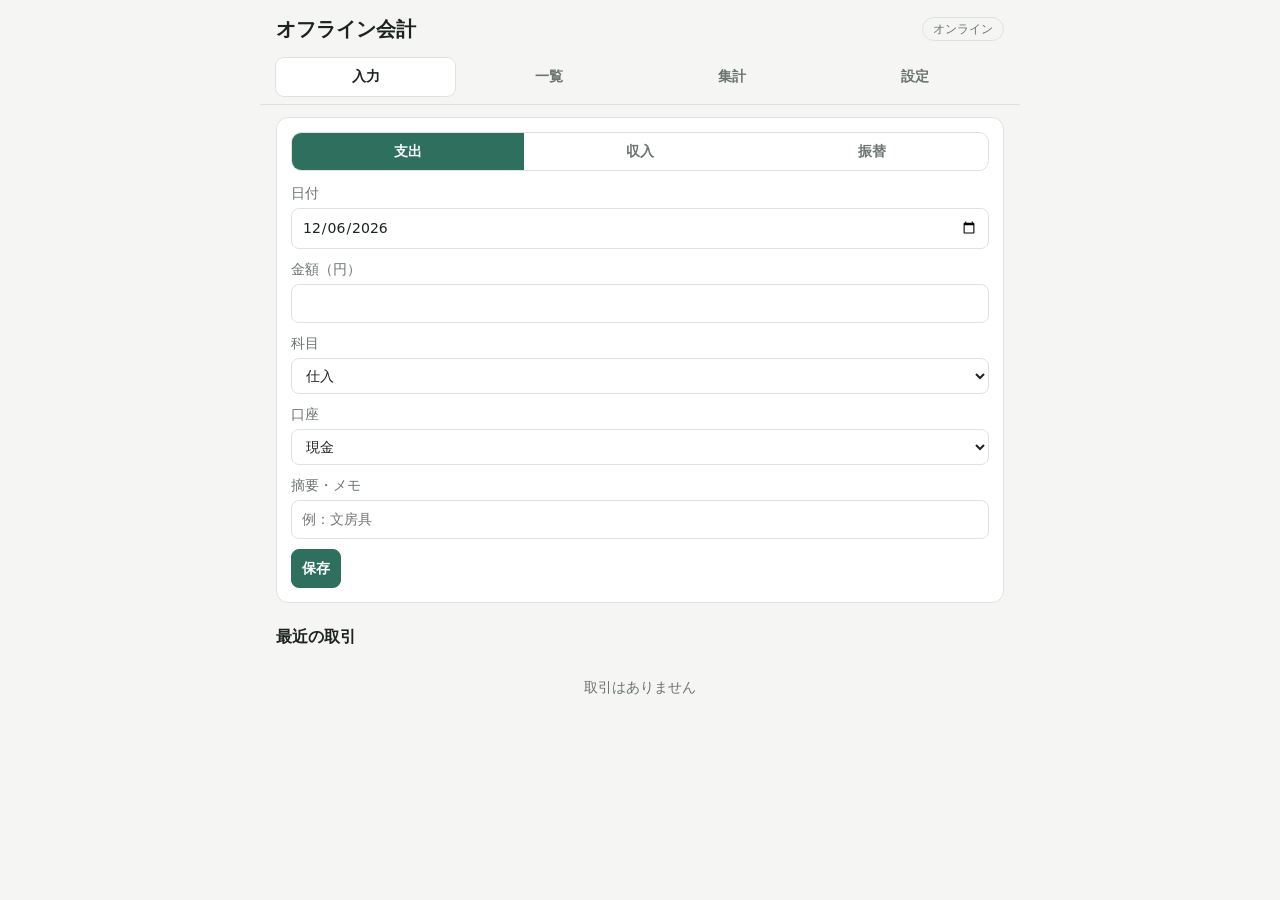
==== index.html @ 69c8716a "オフライン会計アプリを追加（IndexedDB保存・PWA・バックアップ/CSV） Co-Authored-By: Claude Opus 5.5 <noreply@anthropic.com> Cl" ====
<!doctype html>
<html lang="ja">
<head>
<meta charset="utf-8">
<meta name="viewport" content="width=device-width, initial-scale=1">
<title>オフライン会計</title>
<meta name="theme-color" content="#2f6f5e">
<link rel="manifest" href="manifest.webmanifest">
<link rel="icon" href="icon.svg" type="image/svg+xml">
<link rel="stylesheet" href="style.css">
</head>
<body>
<header>
  <h1>オフライン会計</h1>
  <span id="netStatus" class="badge"></span>
</header>

<nav id="tabs">
  <button data-tab="entry" class="active">入力</button>
  <button data-tab="list">一覧</button>
  <button data-tab="report">集計</button>
  <button data-tab="settings">設定</button>
</nav>

<main>
  <!-- 入力 -->
  <section id="tab-entry" class="tab active">
    <form id="entryForm" class="card">
      <input type="hidden" name="id">
      <div class="seg" id="typeSeg">
        <label><input type="radio" name="type" value="expense" checked><span>支出</span></label>
        <label><input type="radio" name="type" value="income"><span>収入</span></label>
        <label><input type="radio" name="type" value="transfer"><span>振替</span></label>
      </div>
      <label>日付<input type="date" name="date" required></label>
      <label>金額（円）<input type="number" name="amount" min="1" step="1" inputmode="numeric" required></label>
      <label class="for-normal">科目<select name="category"></select></label>
      <label><span class="for-normal">口座</span><span class="for-transfer">振替元</span><select name="account"></select></label>
      <label class="for-transfer">振替先<select name="toAccount"></select></label>
      <label>摘要・メモ<input type="text" name="memo" maxlength="200" placeholder="例：文房具"></label>
      <div class="row">
        <button type="submit" class="primary" id="saveBtn">保存</button>
        <button type="button" id="cancelEdit" hidden>編集をやめる</button>
      </div>
    </form>
    <h2>最近の取引</h2>
    <div id="recent"></div>
  </section>

  <!-- 一覧 -->
  <section id="tab-list" class="tab">
    <div class="card filters">
      <label>月<input type="month" id="listMonth"></label>
      <label>種類<select id="listType"><option value="">すべて</option><option value="expense">支出</option><option value="income">収入</option><option value="transfer">振替</option></select></label>
      <label>検索<input type="search" id="listQuery" placeholder="メモ・科目"></label>
    </div>
    <div id="listSummary" class="muted"></div>
    <div id="list"></div>
  </section>

  <!-- 集計 -->
  <section id="tab-report" class="tab">
    <div class="card filters">
      <label>期間
        <select id="reportMode"><option value="month">月</option><option value="year">年</option></select>
      </label>
      <label id="reportMonthWrap">月<input type="month" id="reportMonth"></label>
      <label id="reportYearWrap" hidden>年<input type="number" id="reportYear" min="2000" max="2100"></label>
    </div>
    <div class="stats">
      <div class="stat"><div class="muted">収入</div><div id="sumIncome" class="num inc"></div></div>
      <div class="stat"><div class="muted">支出</div><div id="sumExpense" class="num exp"></div></div>
      <div class="stat"><div class="muted">収支</div><div id="sumNet" class="num"></div></div>
    </div>
    <h2>支出の内訳</h2>
    <div id="byCatExpense" class="card"></div>
    <h2>収入の内訳</h2>
    <div id="byCatIncome" class="card"></div>
    <h2 id="monthlyTitle" hidden>月別推移</h2>
    <div id="monthly" class="card" hidden></div>
    <h2>口座残高（現在）</h2>
    <div id="balances" class="card"></div>
  </section>

  <!-- 設定 -->
  <section id="tab-settings" class="tab">
    <h2>口座</h2>
    <div class="card">
      <div id="accountList"></div>
      <form id="accountForm" class="row">
        <input name="name" placeholder="口座名（例：普通預金）" required>
        <input name="opening" type="number" step="1" placeholder="期首残高" value="0">
        <button type="submit">追加</button>
      </form>
    </div>
    <h2>科目</h2>
    <div class="card">
      <h3>支出</h3><div id="catExpense" class="chips"></div>
      <h3>収入</h3><div id="catIncome" class="chips"></div>
      <form id="catForm" class="row">
        <select name="kind"><option value="expense">支出</option><option value="income">収入</option></select>
        <input name="name" placeholder="科目名" required>
        <button type="submit">追加</button>
      </form>
    </div>
    <h2>データ</h2>
    <div class="card">
      <p class="muted">データはこの端末のブラウザ内（IndexedDB）に保存され、ネットがなくても使えます。端末の故障やブラウザのデータ削除に備えて、定期的にバックアップしてください。</p>
      <p id="storageInfo" class="muted"></p>
      <div class="row wrap">
        <button id="exportJson" class="primary">バックアップ（JSON）</button>
        <button id="exportCsv">CSV書き出し</button>
        <label class="btn">復元（JSON読込）<input type="file" id="importJson" accept="application/json,.json" hidden></label>
      </div>
      <p id="lastBackup" class="muted"></p>
      <div class="row wrap danger-zone">
        <button id="wipe" class="danger">全データ削除</button>
      </div>
    </div>
  </section>
</main>

<div id="toast" role="status" aria-live="polite"></div>
<script src="app.js"></script>
</body>
</html>
---- style.css ----
:root {
  --bg: #f5f6f4;
  --card: #ffffff;
  --text: #1d2321;
  --muted: #6b7470;
  --line: #dfe3e0;
  --accent: #2f6f5e;
  --accent-text: #ffffff;
  --inc: #1f7a4d;
  --exp: #b3402f;
  --tr: #4a5ea8;
  --danger: #b3402f;
}
@media (prefers-color-scheme: dark) {
  :root {
    --bg: #141816;
    --card: #1e2421;
    --text: #e6ebe8;
    --muted: #9aa59f;
    --line: #333b37;
    --accent: #5fb39a;
    --accent-text: #0d1311;
    --inc: #6cc795;
    --exp: #f08a78;
    --tr: #93a6ec;
    --danger: #f08a78;
  }
}
* { box-sizing: border-box; }
[hidden] { display: none !important; }
html, body { margin: 0; background: var(--bg); color: var(--text); }
body {
  font-family: system-ui, -apple-system, "Hiragino Sans", "Noto Sans JP", "Yu Gothic UI", sans-serif;
  font-size: 16px; line-height: 1.5;
  max-width: 760px; margin: 0 auto; padding-bottom: 80px;
}
header { display: flex; align-items: center; justify-content: space-between; padding: 14px 16px 6px; }
h1 { font-size: 1.25rem; margin: 0; }
h2 { font-size: 1rem; margin: 22px 0 8px; }
h3 { font-size: .875rem; margin: 10px 0 6px; color: var(--muted); }
.badge { font-size: .75rem; padding: 2px 10px; border-radius: 99px; border: 1px solid var(--line); color: var(--muted); }
.badge.off { color: var(--exp); border-color: var(--exp); }

nav#tabs { position: sticky; top: 0; z-index: 5; display: flex; gap: 4px; padding: 8px 16px; background: var(--bg); border-bottom: 1px solid var(--line); }
nav#tabs button { flex: 1; border: 0; background: transparent; padding: 8px 0; border-radius: 8px; color: var(--muted); font-weight: 600; }
nav#tabs button.active { background: var(--card); color: var(--text); box-shadow: 0 0 0 1px var(--line); }

main { padding: 0 16px; }
.tab { display: none; }
.tab.active { display: block; }
.card { background: var(--card); border: 1px solid var(--line); border-radius: 12px; padding: 14px; margin-top: 12px; }

label { display: block; font-size: .875rem; color: var(--muted); margin-bottom: 10px; }
input, select, button, .btn {
  font: inherit; color: var(--text); background: var(--card);
  border: 1px solid var(--line); border-radius: 8px; padding: 8px 10px;
}
label > input, label > select { display: block; width: 100%; margin-top: 4px; }
button, .btn { cursor: pointer; display: inline-block; font-size: .9rem; margin: 0; }
button.primary { background: var(--accent); color: var(--accent-text); border-color: var(--accent); font-weight: 600; }
button.danger { color: var(--danger); border-color: var(--danger); }
.row { display: flex; gap: 8px; align-items: center; }
.row > input { flex: 1; min-width: 0; }
.row.wrap { flex-wrap: wrap; }
.danger-zone { margin-top: 16px; padding-top: 12px; border-top: 1px dashed var(--line); }

.seg { display: flex; border: 1px solid var(--line); border-radius: 10px; overflow: hidden; margin-bottom: 12px; }
.seg label { flex: 1; margin: 0; text-align: center; }
.seg input { display: none; }
.seg span { display: block; padding: 8px 0; font-weight: 600; color: var(--muted); }
.seg input:checked + span { background: var(--accent); color: var(--accent-text); }

#entryForm.transfer .for-normal { display: none; }
#entryForm:not(.transfer) .for-transfer { display: none; }

.filters { display: grid; grid-template-columns: repeat(auto-fit, minmax(150px, 1fr)); gap: 8px; }
.filters label { margin: 0; }

.muted { color: var(--muted); font-size: .875rem; }
.num { font-variant-numeric: tabular-nums; }
.inc { color: var(--inc); }
.exp { color: var(--exp); }
.tr { color: var(--tr); }

.tx { display: grid; grid-template-columns: 1fr auto; gap: 2px 10px; padding: 10px 0; border-bottom: 1px solid var(--line); }
.tx:last-child { border-bottom: 0; }
.tx .meta { font-size: .8rem; color: var(--muted); }
.tx .amt { text-align: right; font-weight: 600; font-variant-numeric: tabular-nums; }
.tx .acts { grid-column: 2; text-align: right; }
.tx .acts button { padding: 2px 8px; font-size: .75rem; }
.day { font-size: .8rem; color: var(--muted); margin: 14px 0 0; font-weight: 600; }

.stats { display: grid; grid-template-columns: repeat(3, 1fr); gap: 8px; margin-top: 12px; }
.stat { background: var(--card); border: 1px solid var(--line); border-radius: 12px; padding: 10px; }
.stat .num { font-size: 1.1rem; font-weight: 700; overflow-wrap: anywhere; }

.bar-row { display: grid; grid-template-columns: 7em 1fr auto; gap: 8px; align-items: center; padding: 4px 0; font-size: .875rem; }
.bar-row .name { overflow: hidden; text-overflow: ellipsis; white-space: nowrap; }
.bar { height: 10px; border-radius: 5px; background: var(--line); overflow: hidden; }
.bar > i { display: block; height: 100%; border-radius: 5px; }
.bar.exp > i { background: var(--exp); }
.bar.inc > i { background: var(--inc); }

table { width: 100%; border-collapse: collapse; font-size: .875rem; font-variant-numeric: tabular-nums; }
th, td { padding: 6px 4px; border-bottom: 1px solid var(--line); text-align: right; }
th:first-child, td:first-child { text-align: left; }

.chips { display: flex; flex-wrap: wrap; gap: 6px; }
.chip { display: inline-flex; align-items: center; gap: 4px; padding: 2px 4px 2px 10px; border: 1px solid var(--line); border-radius: 99px; font-size: .85rem; }
.chip button { border: 0; padding: 0 6px; background: transparent; color: var(--muted); }
.acc-row { display: grid; grid-template-columns: 1fr auto auto; gap: 8px; align-items: center; padding: 6px 0; border-bottom: 1px solid var(--line); }
.acc-row button { padding: 2px 8px; font-size: .75rem; }
#accountForm, #catForm { margin-top: 12px; }

#toast { position: fixed; left: 50%; bottom: 20px; transform: translateX(-50%); background: var(--text); color: var(--bg); padding: 8px 16px; border-radius: 8px; font-size: .9rem; opacity: 0; transition: opacity .2s; pointer-events: none; max-width: calc(100% - 32px); }
#toast.show { opacity: 1; }
.empty { color: var(--muted); text-align: center; padding: 20px 0; font-size: .9rem; }
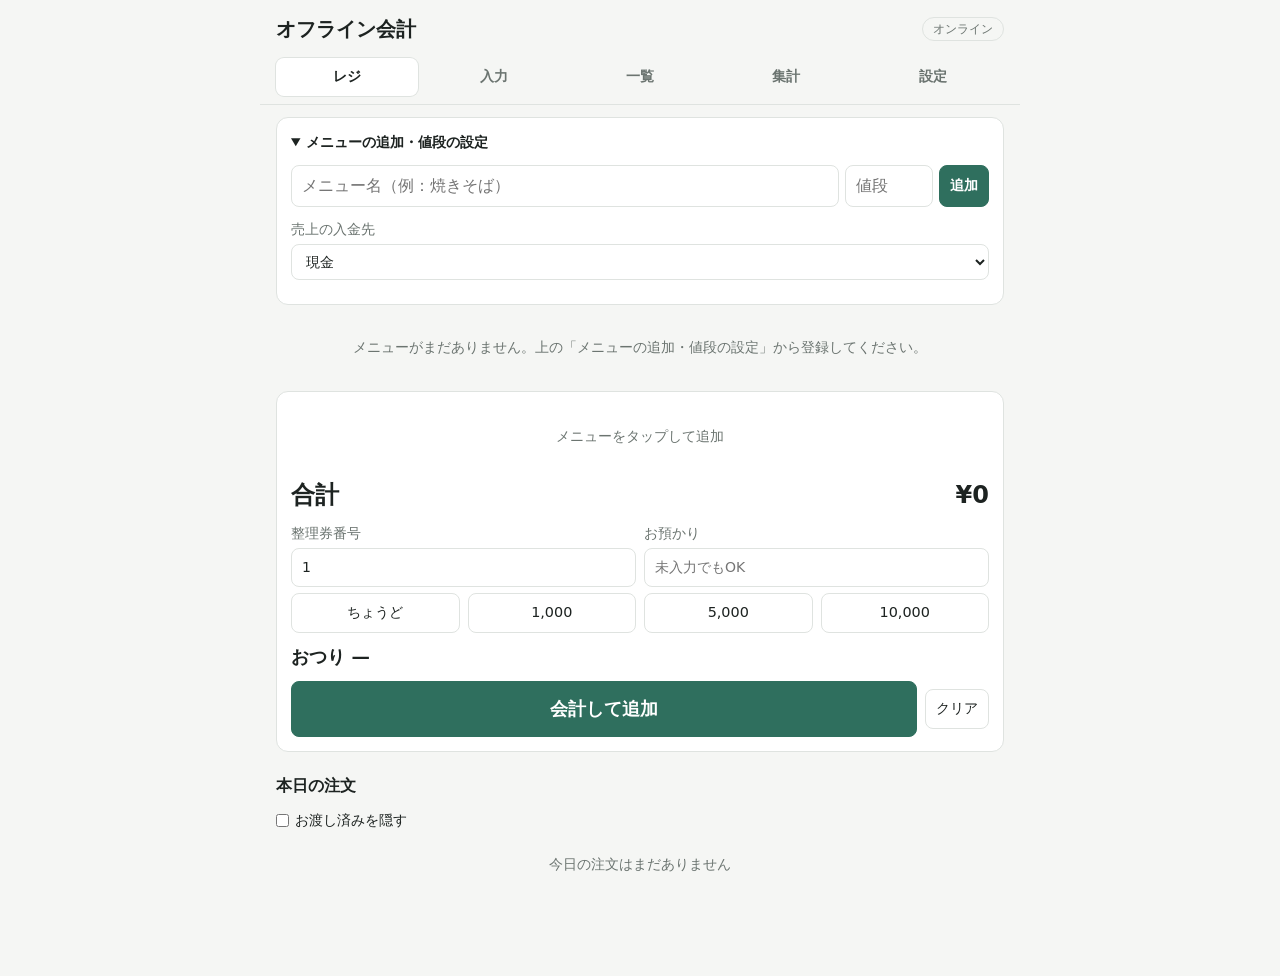
==== commit 43cb227e: "屋台向けレジ画面を追加（メニュー・個数調整・整理券番号・おつり・お渡し管理） Co-Authored-By: Claude Opus 5.5 <noreply@anthropic.com> Claud" ====
--- a/index.html
+++ b/index.html
@@ -12,19 +12,62 @@
 <body>
 <header>
   <h1>オフライン会計</h1>
-  <span id="netStatus" class="badge"></span>
+  <span class="badges"><span id="syncBadge" class="badge" hidden></span><span id="netStatus" class="badge"></span></span>
 </header>
 
 <nav id="tabs">
-  <button data-tab="entry" class="active">入力</button>
+  <button data-tab="pos" class="active">レジ</button>
+  <button data-tab="entry">入力</button>
   <button data-tab="list">一覧</button>
   <button data-tab="report">集計</button>
   <button data-tab="settings">設定</button>
 </nav>
 
 <main>
+  <!-- レジ -->
+  <section id="tab-pos" class="tab active">
+    <details id="menuEdit" class="card">
+      <summary>メニューの追加・値段の設定</summary>
+      <div id="menuList"></div>
+      <form id="menuForm" class="menu-add">
+        <input name="name" placeholder="メニュー名（例：焼きそば）" maxlength="40" required>
+        <input name="price" type="number" min="0" step="1" inputmode="numeric" placeholder="値段" required>
+        <button type="submit" class="primary">追加</button>
+      </form>
+      <label>売上の入金先<select id="posAccount"></select></label>
+    </details>
+
+    <div id="menuGrid" class="menu-grid"></div>
+
+    <div class="card cart">
+      <div id="cartLines"></div>
+      <div class="cart-total"><span>合計</span><span id="cartTotal" class="num">¥0</span></div>
+      <div class="pos-fields">
+        <label>整理券番号<input type="number" id="ticketNo" min="1" step="1" inputmode="numeric" placeholder="なし"></label>
+        <label>お預かり<input type="number" id="paid" min="0" step="1" inputmode="numeric" placeholder="未入力でもOK"></label>
+      </div>
+      <div class="row wrap quick" id="paidQuick">
+        <button type="button" data-paid="exact">ちょうど</button>
+        <button type="button" data-paid="1000">1,000</button>
+        <button type="button" data-paid="5000">5,000</button>
+        <button type="button" data-paid="10000">10,000</button>
+      </div>
+      <div class="change">おつり <span id="change" class="num">—</span></div>
+      <div class="row">
+        <button type="button" id="checkout" class="primary big">会計して追加</button>
+        <button type="button" id="clearCart">クリア</button>
+      </div>
+    </div>
+
+    <div id="lastOrder" class="card done" hidden></div>
+
+    <h2>本日の注文 <span id="todayStats" class="muted"></span></h2>
+    <label class="inline"><input type="checkbox" id="hideServed"> お渡し済みを隠す</label>
+    <div id="orders"></div>
+  </section>
+
   <!-- 入力 -->
-  <section id="tab-entry" class="tab active">
+  <section id="tab-entry" class="tab">
     <form id="entryForm" class="card">
       <input type="hidden" name="id">
       <div class="seg" id="typeSeg">
@@ -74,6 +117,8 @@
     </div>
     <h2>支出の内訳</h2>
     <div id="byCatExpense" class="card"></div>
+    <h2>メニュー別売上</h2>
+    <div id="byMenu" class="card"></div>
     <h2>収入の内訳</h2>
     <div id="byCatIncome" class="card"></div>
     <h2 id="monthlyTitle" hidden>月別推移</h2>
@@ -103,6 +148,30 @@
         <button type="submit">追加</button>
       </form>
     </div>
+    <h2>同期（Googleドライブ）</h2>
+    <div class="card">
+      <p class="muted">複数の端末で同じ帳簿を使うための機能です。オフラインの間はそれぞれの端末に保存され、ネットにつながったときに自動でまとめられます。データはあなたのGoogleドライブの、このアプリ専用の非表示フォルダに保存されます。</p>
+      <div id="syncStatus" class="sync-status"></div>
+      <div class="row wrap">
+        <button id="syncNow" class="primary">今すぐ同期</button>
+        <button id="syncUnlink">連携を解除</button>
+      </div>
+      <details id="syncSetup">
+        <summary>初回設定（Google クライアントID）</summary>
+        <ol class="muted small">
+          <li>このアプリを HTTPS で公開する（例：GitHub Pages）。<code>index.html</code> を直接開いた状態では同期できません。</li>
+          <li><a href="https://console.cloud.google.com/" target="_blank" rel="noopener">Google Cloud Console</a> でプロジェクトを作り、「Google Drive API」を有効にする。</li>
+          <li>「OAuth 同意画面」を設定し、テストユーザーに自分のGoogleアカウントを追加する。</li>
+          <li>「認証情報」→「OAuth クライアントID」→種類「ウェブアプリケーション」。「承認済みの JavaScript 生成元」に公開したURL（例：<code>https://ユーザー名.github.io</code>）を登録する。</li>
+          <li>表示されたクライアントIDを下に貼り付けて保存。各端末で1回ずつ設定します。</li>
+        </ol>
+        <form id="clientIdForm" class="row">
+          <input name="clientId" placeholder="xxxxx.apps.googleusercontent.com" autocomplete="off">
+          <button type="submit">保存</button>
+        </form>
+      </details>
+    </div>
+
     <h2>データ</h2>
     <div class="card">
       <p class="muted">データはこの端末のブラウザ内（IndexedDB）に保存され、ネットがなくても使えます。端末の故障やブラウザのデータ削除に備えて、定期的にバックアップしてください。</p>
@@ -110,8 +179,13 @@
       <div class="row wrap">
         <button id="exportJson" class="primary">バックアップ（JSON）</button>
         <button id="exportCsv">CSV書き出し</button>
-        <label class="btn">復元（JSON読込）<input type="file" id="importJson" accept="application/json,.json" hidden></label>
-      </div>
+      </div>
+      <h3>JSONファイルを読み込む</h3>
+      <div class="row wrap">
+        <label class="btn">合体して取り込む<input type="file" id="mergeJson" accept="application/json,.json" hidden></label>
+        <label class="btn">置き換えて復元<input type="file" id="importJson" accept="application/json,.json" hidden></label>
+      </div>
+      <p class="muted small">「合体」はこの端末のデータを残したまま、ファイル側の入力を追加・更新します。Googleを使わずに、別の端末のデータを手作業でまとめたいときに使います。</p>
       <p id="lastBackup" class="muted"></p>
       <div class="row wrap danger-zone">
         <button id="wipe" class="danger">全データ削除</button>
--- a/style.css
+++ b/style.css
@@ -115,3 +115,70 @@
 #toast { position: fixed; left: 50%; bottom: 20px; transform: translateX(-50%); background: var(--text); color: var(--bg); padding: 8px 16px; border-radius: 8px; font-size: .9rem; opacity: 0; transition: opacity .2s; pointer-events: none; max-width: calc(100% - 32px); }
 #toast.show { opacity: 1; }
 .empty { color: var(--muted); text-align: center; padding: 20px 0; font-size: .9rem; }
+.badges { display: flex; gap: 6px; }
+.badge.warn { color: var(--exp); border-color: var(--exp); }
+.badge.ok { color: var(--inc); border-color: var(--inc); }
+.small { font-size: .8rem; }
+.sync-status { margin: 10px 0; font-size: .9rem; }
+details { margin-top: 14px; }
+summary { cursor: pointer; font-size: .9rem; font-weight: 600; }
+ol.small { padding-left: 1.3em; }
+ol.small li { margin-bottom: 4px; }
+code { font-size: .8rem; background: var(--bg); padding: 1px 4px; border-radius: 4px; overflow-wrap: anywhere; }
+a { color: var(--accent); }
+
+/* ---------- レジ ---------- */
+label.inline { display: inline-flex; align-items: center; gap: 6px; margin: 4px 0 0; color: var(--text); }
+label.inline > input { display: inline; width: auto; margin: 0; }
+.menu-grid { display: grid; grid-template-columns: repeat(auto-fill, minmax(130px, 1fr)); gap: 8px; margin-top: 12px; }
+.menu-btn {
+  position: relative; min-height: 78px; display: flex; flex-direction: column; align-items: flex-start; justify-content: space-between;
+  text-align: left; padding: 10px 12px; border-radius: 12px; font-size: 1rem; font-weight: 700;
+  touch-action: manipulation; user-select: none; -webkit-user-select: none;
+}
+.menu-btn:active:not(:disabled) { transform: scale(.97); background: var(--bg); }
+.menu-btn:disabled { opacity: .45; cursor: not-allowed; }
+.menu-btn .mname { overflow-wrap: anywhere; }
+.menu-btn .mprice { color: var(--muted); font-weight: 500; font-variant-numeric: tabular-nums; font-size: .9rem; }
+.menu-btn .mcount {
+  position: absolute; top: -7px; right: -7px; min-width: 26px; height: 26px; padding: 0 7px; border-radius: 13px;
+  background: var(--accent); color: var(--accent-text); font-size: .85rem; line-height: 26px; text-align: center;
+}
+.menu-grid .empty { grid-column: 1 / -1; }
+.cart-line { display: grid; grid-template-columns: 1fr auto; gap: 4px 8px; align-items: center; padding: 8px 0; border-bottom: 1px solid var(--line); }
+.cart-line .lname { font-weight: 600; overflow-wrap: anywhere; }
+.cart-line .lsub { text-align: right; font-variant-numeric: tabular-nums; font-weight: 600; }
+.cart-line .lunit { font-size: .8rem; color: var(--muted); }
+.stepper { display: flex; align-items: center; gap: 4px; }
+.stepper button { width: 42px; height: 42px; padding: 0; font-size: 1.3rem; line-height: 1; touch-action: manipulation; }
+.stepper input { width: 60px; height: 42px; text-align: center; font-size: 1.05rem; padding: 4px; }
+.stepper .rm { width: auto; padding: 0 10px; font-size: .8rem; color: var(--muted); margin-left: 4px; }
+.cart-total { display: flex; justify-content: space-between; align-items: baseline; font-size: 1.5rem; font-weight: 800; padding: 10px 0 4px; }
+.pos-fields { display: grid; grid-template-columns: 1fr 1fr; gap: 8px; margin-top: 6px; }
+.pos-fields label { margin-bottom: 6px; }
+.quick button { flex: 1; padding: 8px 0; }
+.change { font-size: 1.15rem; margin: 10px 0; font-weight: 600; }
+button.big { flex: 1; padding: 14px; font-size: 1.1rem; }
+.done { text-align: center; border-color: var(--accent); }
+.done .big-ticket { font-size: 2.6rem; font-weight: 800; color: var(--accent); line-height: 1.2; }
+.order { display: grid; grid-template-columns: 58px 1fr auto; gap: 10px; align-items: center; padding: 10px 0; border-bottom: 1px solid var(--line); }
+.order:last-child { border-bottom: 0; }
+.order .ticket { font-size: 1.5rem; font-weight: 800; text-align: center; border: 2px solid var(--accent); color: var(--accent); border-radius: 10px; padding: 2px 0; font-variant-numeric: tabular-nums; }
+.order .ticket.none { font-size: .9rem; border-style: dashed; padding: 8px 0; }
+.order .oitems { overflow-wrap: anywhere; }
+.order .oacts { display: flex; flex-direction: column; gap: 4px; }
+.order .oacts button { padding: 6px 10px; font-size: .85rem; }
+.order.served { opacity: .5; }
+.order.served .ticket { border-color: var(--line); color: var(--muted); }
+.menu-row { display: grid; grid-template-columns: 1fr 88px auto auto; gap: 6px; align-items: center; padding: 6px 0; border-bottom: 1px solid var(--line); }
+.menu-row input[type=text], .menu-row input[type=number] { min-width: 0; width: 100%; }
+.menu-row button { padding: 6px 8px; font-size: .8rem; }
+.menu-add { display: grid; grid-template-columns: 1fr 88px auto; gap: 6px; margin: 12px 0; }
+.menu-add input { min-width: 0; }
+#menuEdit[open] summary { margin-bottom: 8px; }
+@media (max-width: 420px) {
+  nav#tabs { padding: 8px 8px; gap: 2px; }
+  nav#tabs button { font-size: .85rem; }
+  .menu-row { grid-template-columns: 1fr 72px auto; }
+  .menu-row .del { grid-column: 3; }
+}
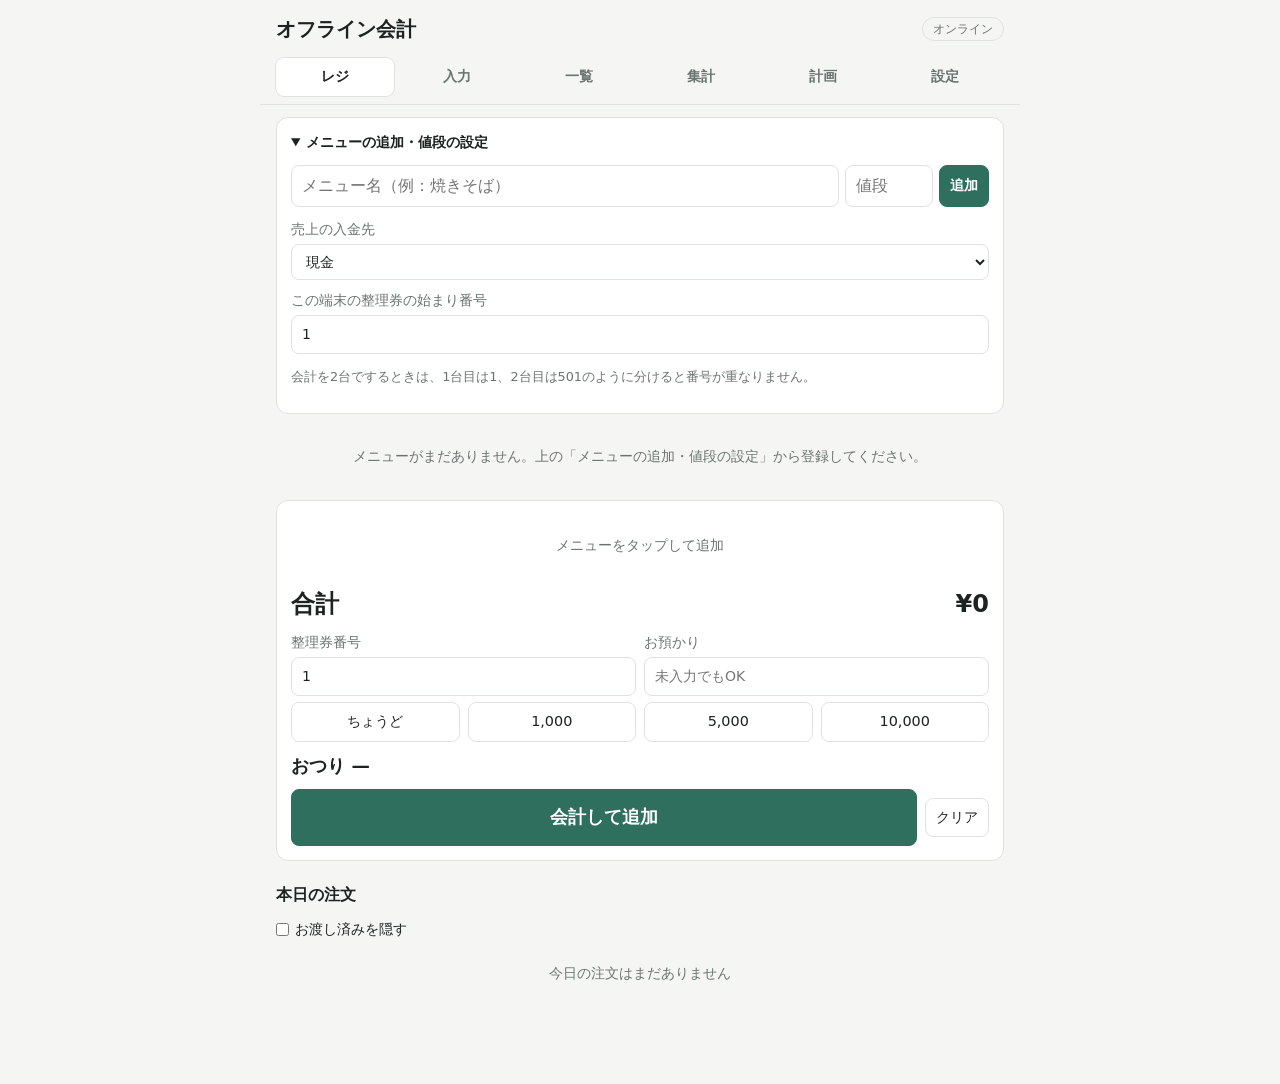
==== commit 8bf1ea5c: "計画タブを追加（原価率・予定と実績・打ち上げ目標）、端末ごとの整理券番号 Co-Authored-By: Claude Opus 5.5 <noreply@anthropic.com> Claude-" ====
--- a/index.html
+++ b/index.html
@@ -20,6 +20,7 @@
   <button data-tab="entry">入力</button>
   <button data-tab="list">一覧</button>
   <button data-tab="report">集計</button>
+  <button data-tab="plan">計画</button>
   <button data-tab="settings">設定</button>
 </nav>
 
@@ -35,6 +36,8 @@
         <button type="submit" class="primary">追加</button>
       </form>
       <label>売上の入金先<select id="posAccount"></select></label>
+      <label>この端末の整理券の始まり番号<input type="number" id="ticketStart" min="1" step="1" inputmode="numeric"></label>
+      <p class="muted small">会計を2台でするときは、1台目は1、2台目は501のように分けると番号が重なりません。</p>
     </details>
 
     <div id="menuGrid" class="menu-grid"></div>
@@ -125,6 +128,50 @@
     <div id="monthly" class="card" hidden></div>
     <h2>口座残高（現在）</h2>
     <div id="balances" class="card"></div>
+  </section>
+
+  <!-- 計画 -->
+  <section id="tab-plan" class="tab">
+    <div class="card">
+      <h3>イベント</h3>
+      <label>名前<input id="evName" maxlength="40" placeholder="例：駒場祭"></label>
+      <div class="pos-fields">
+        <label>初日<input type="date" id="evStart"></label>
+        <label>最終日<input type="date" id="evEnd"></label>
+      </div>
+      <p class="muted small">この期間にレジで売れた分を「売れた数」として数えます。</p>
+    </div>
+
+    <div class="card goal">
+      <h3>打ち上げ目標</h3>
+      <div class="goal-inputs">
+        <label>人数<input type="number" id="partyPeople" min="0" step="1" inputmode="numeric"></label>
+        <span class="times">×</span>
+        <label>1人あたり（円）<input type="number" id="partyPer" min="0" step="100" inputmode="numeric"></label>
+      </div>
+      <div id="goalView"></div>
+    </div>
+
+    <h2>メニューごとの計画</h2>
+    <p class="muted small">メニューはレジ画面の「メニューの追加・値段の設定」で追加します。まだ決まっていなくても、仮のメニューを入れて試算できます。</p>
+    <div id="planMenus"></div>
+
+    <h2>その他の費用</h2>
+    <div class="card">
+      <p class="muted small">出店料・ガス代・看板・食器など、売れた数に関係なくかかるお金。</p>
+      <div id="costList"></div>
+      <form id="costForm" class="menu-add">
+        <input name="name" placeholder="例：出店料" maxlength="40" required>
+        <input name="amount" type="number" min="0" step="1" inputmode="numeric" placeholder="金額" required>
+        <button type="submit" class="primary">追加</button>
+      </form>
+    </div>
+
+    <h2>予定と実績</h2>
+    <div id="planSummary" class="card"></div>
+
+    <h2>日ごとの売れた数</h2>
+    <div id="planDaily" class="card"></div>
   </section>
 
   <!-- 設定 -->
--- a/style.css
+++ b/style.css
@@ -182,3 +182,28 @@
   .menu-row { grid-template-columns: 1fr 72px auto; }
   .menu-row .del { grid-column: 3; }
 }
+
+/* ---------- 計画 ---------- */
+.goal-inputs { display: grid; grid-template-columns: 1fr auto 1fr; gap: 8px; align-items: end; }
+.goal-inputs label { margin-bottom: 0; }
+.goal-inputs .times { padding-bottom: 10px; color: var(--muted); }
+.goal-head { display: flex; justify-content: space-between; align-items: baseline; flex-wrap: wrap; gap: 4px 12px; margin-top: 12px; }
+.goal-head .big { font-size: 1.5rem; font-weight: 800; font-variant-numeric: tabular-nums; }
+.progress { height: 14px; border-radius: 7px; background: var(--line); overflow: hidden; margin: 8px 0; }
+.progress > i { display: block; height: 100%; background: var(--accent); border-radius: 7px; }
+.progress.small { height: 8px; margin: 6px 0 2px; }
+.goal-msg { font-weight: 600; margin: 6px 0; }
+.chips.need { margin-top: 6px; }
+.chips.need .chip { padding: 2px 10px; }
+.plan-item .pi-head { display: flex; justify-content: space-between; align-items: baseline; gap: 8px; }
+.plan-item .pi-head b { font-size: 1.05rem; overflow-wrap: anywhere; }
+.plan-item .pi-inputs { display: grid; grid-template-columns: 1fr 1fr; gap: 8px; margin-top: 8px; }
+.plan-item .pi-inputs label { margin-bottom: 0; }
+.plan-item .pi-stats { font-size: .875rem; margin-top: 8px; font-variant-numeric: tabular-nums; }
+.plan-item .pi-stats .row2 { display: flex; flex-wrap: wrap; gap: 2px 14px; }
+button.link { border: 0; background: none; padding: 4px 0; color: var(--accent); font-size: .8rem; text-decoration: underline; }
+.warn-text { color: var(--exp); }
+.scroll-x { overflow-x: auto; }
+.cost-row { display: grid; grid-template-columns: 1fr auto auto; gap: 8px; align-items: center; padding: 6px 0; border-bottom: 1px solid var(--line); }
+.cost-row button { padding: 2px 8px; font-size: .75rem; }
+#planDaily th:first-child, #planDaily td:first-child { white-space: nowrap; }
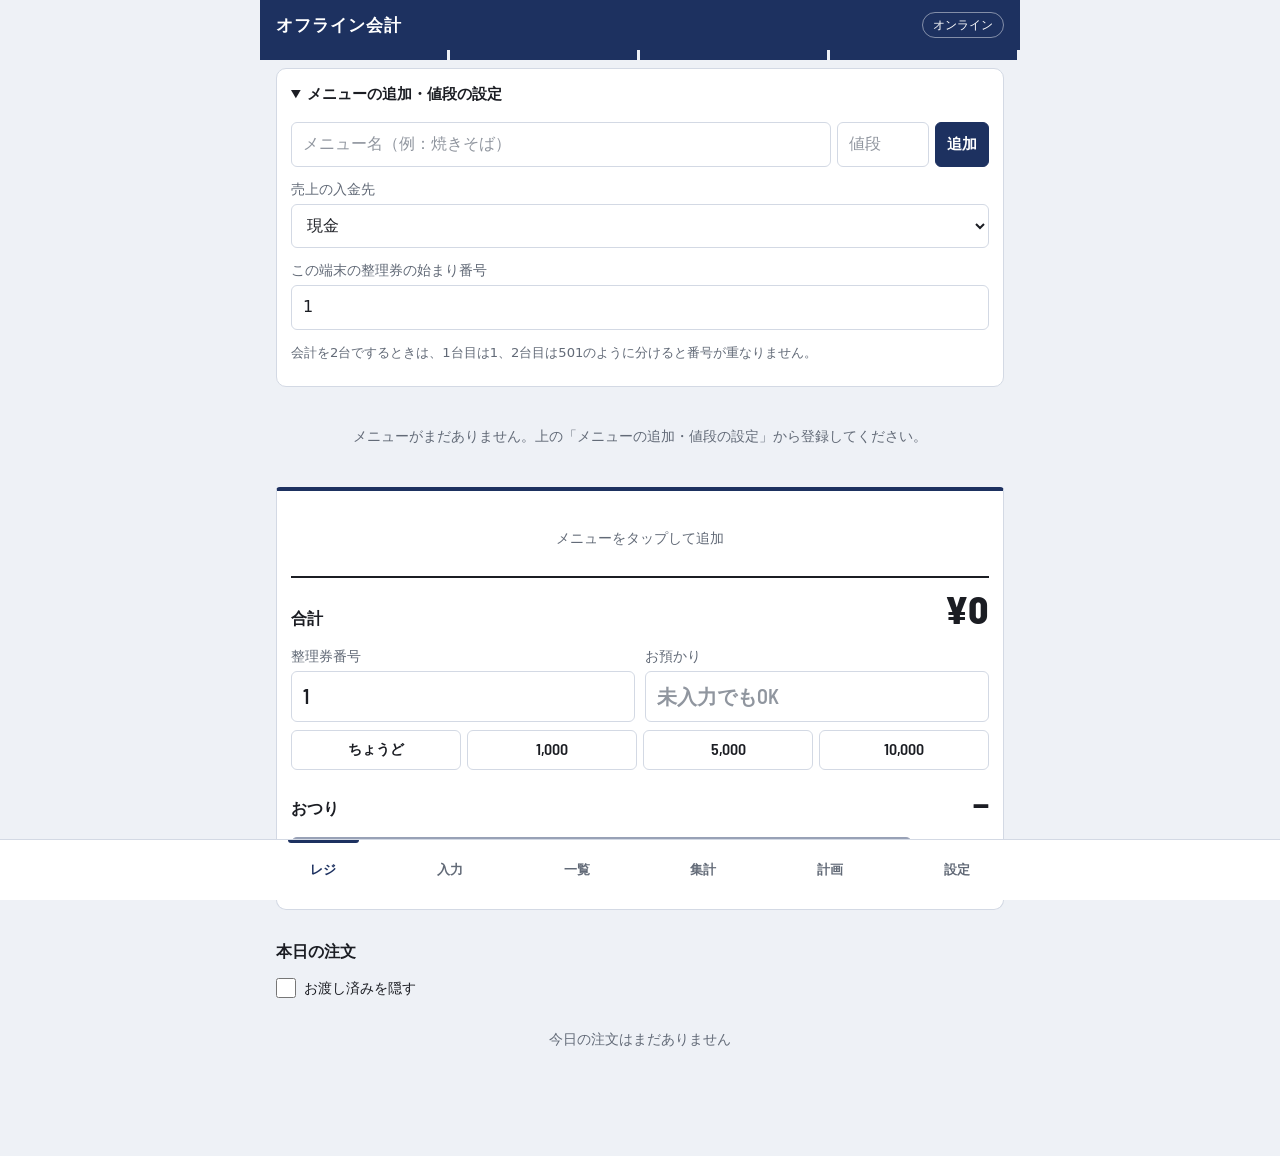
==== commit 62fa28dd: "デザインを刷新（藍ののれん・木札のメニュー・紙の整理券、数字用フォント同梱、タブを下に） Co-Authored-By: Claude Opus 5.5 <noreply@anthropic.com>" ====
--- a/index.html
+++ b/index.html
@@ -4,7 +4,7 @@
 <meta charset="utf-8">
 <meta name="viewport" content="width=device-width, initial-scale=1">
 <title>オフライン会計</title>
-<meta name="theme-color" content="#2f6f5e">
+<meta name="theme-color" content="#1D3160">
 <link rel="manifest" href="manifest.webmanifest">
 <link rel="icon" href="icon.svg" type="image/svg+xml">
 <link rel="stylesheet" href="style.css">
@@ -62,7 +62,7 @@
       </div>
     </div>
 
-    <div id="lastOrder" class="card done" hidden></div>
+    <div id="lastOrder" class="done" hidden></div>
 
     <h2>本日の注文 <span id="todayStats" class="muted"></span></h2>
     <label class="inline"><input type="checkbox" id="hideServed"> お渡し済みを隠す</label>
--- a/style.css
+++ b/style.css
@@ -1,209 +1,328 @@
+/* オフライン会計 — 学園祭の屋台のためのデザイン
+   モチーフ：藍ののれん（ヘッダー）、木札の値札（メニュー）、紙の整理券（いちばん目立たせるもの）
+   数字は幅の狭い太めの書体で、値札や整理券の印字のように大きく読みやすく */
+
+@font-face { font-family: "Fuda"; src: url("fonts/barlow-sc-600.woff2") format("woff2"); font-weight: 600; font-display: swap; }
+@font-face { font-family: "Fuda"; src: url("fonts/barlow-sc-800.woff2") format("woff2"); font-weight: 800; font-display: swap; }
+
 :root {
-  --bg: #f5f6f4;
-  --card: #ffffff;
-  --text: #1d2321;
-  --muted: #6b7470;
-  --line: #dfe3e0;
-  --accent: #2f6f5e;
-  --accent-text: #ffffff;
-  --inc: #1f7a4d;
-  --exp: #b3402f;
-  --tr: #4a5ea8;
-  --danger: #b3402f;
+  --band: #1D3160;      /* 藍：のれん・主ボタン */
+  --on-band: #FFFFFF;
+  --accent: #1D3160;    /* 藍：文字のアクセント */
+  --bg: #EEF1F6;        /* 背景：青みの白 */
+  --paper: #FFFFFF;
+  --sumi: #1B1D23;      /* 文字 */
+  --nezumi: #626A77;    /* 補足の文字 */
+  --line: #D3D9E4;
+  --soft: #E3E8F2;
+  --yamabuki: #F4B400;  /* 個数・目標・フォーカス */
+  --shu: #C4352B;       /* 整理券番号・注意 */
+  --wakatake: #1E7B4F;  /* 収入 */
+  --tr: #3D5BA9;        /* 振替 */
+  --ticket-paper: #FFF1C2;
+  --ticket-ink: #1B1D23;
+  --ticket-no: #C4352B;
+  --num: "Fuda", system-ui, -apple-system, "Hiragino Sans", "Noto Sans JP", sans-serif;
+  --text: system-ui, -apple-system, "Hiragino Sans", "Hiragino Kaku Gothic ProN", "Noto Sans JP", "Yu Gothic UI", "Meiryo", sans-serif;
+  --nav-h: 60px;
+  color-scheme: light;
 }
 @media (prefers-color-scheme: dark) {
   :root {
-    --bg: #141816;
-    --card: #1e2421;
-    --text: #e6ebe8;
-    --muted: #9aa59f;
-    --line: #333b37;
-    --accent: #5fb39a;
-    --accent-text: #0d1311;
-    --inc: #6cc795;
-    --exp: #f08a78;
-    --tr: #93a6ec;
-    --danger: #f08a78;
+    --band: #22396F;
+    --accent: #A9BCEB;
+    --bg: #0F1320;
+    --paper: #182030;
+    --sumi: #E8ECF3;
+    --nezumi: #9AA3B2;
+    --line: #2C3549;
+    --soft: #1F2A44;
+    --shu: #F07A6E;
+    --wakatake: #6CC795;
+    --tr: #9DB2E8;
+    color-scheme: dark;
   }
 }
+
 * { box-sizing: border-box; }
 [hidden] { display: none !important; }
-html, body { margin: 0; background: var(--bg); color: var(--text); }
+html { -webkit-text-size-adjust: 100%; }
+html, body { margin: 0; background: var(--bg); color: var(--sumi); }
 body {
-  font-family: system-ui, -apple-system, "Hiragino Sans", "Noto Sans JP", "Yu Gothic UI", sans-serif;
-  font-size: 16px; line-height: 1.5;
-  max-width: 760px; margin: 0 auto; padding-bottom: 80px;
-}
-header { display: flex; align-items: center; justify-content: space-between; padding: 14px 16px 6px; }
-h1 { font-size: 1.25rem; margin: 0; }
-h2 { font-size: 1rem; margin: 22px 0 8px; }
-h3 { font-size: .875rem; margin: 10px 0 6px; color: var(--muted); }
-.badge { font-size: .75rem; padding: 2px 10px; border-radius: 99px; border: 1px solid var(--line); color: var(--muted); }
-.badge.off { color: var(--exp); border-color: var(--exp); }
-
-nav#tabs { position: sticky; top: 0; z-index: 5; display: flex; gap: 4px; padding: 8px 16px; background: var(--bg); border-bottom: 1px solid var(--line); }
-nav#tabs button { flex: 1; border: 0; background: transparent; padding: 8px 0; border-radius: 8px; color: var(--muted); font-weight: 600; }
-nav#tabs button.active { background: var(--card); color: var(--text); box-shadow: 0 0 0 1px var(--line); }
+  font-family: var(--text); font-size: 16px; line-height: 1.55;
+  max-width: 760px; margin: 0 auto;
+  padding-bottom: calc(var(--nav-h) + 24px + env(safe-area-inset-bottom));
+}
+
+/* ---------- のれん（ヘッダー） ---------- */
+header {
+  position: relative; background: var(--band); color: var(--on-band);
+  display: flex; align-items: center; justify-content: space-between; gap: 8px;
+  padding: calc(12px + env(safe-area-inset-top)) 16px 12px;
+  margin-bottom: 18px;
+}
+/* のれんの切れ目 */
+header::after {
+  content: ""; position: absolute; left: 0; right: 0; bottom: -10px; height: 10px;
+  background: repeating-linear-gradient(90deg, var(--band) 0 calc(25% - 3px), transparent calc(25% - 3px) 25%);
+}
+h1 { font-size: 1.05rem; margin: 0; letter-spacing: .06em; font-weight: 700; }
+.badges { display: flex; gap: 6px; flex-wrap: wrap; justify-content: flex-end; }
+.badge { font-size: .75rem; line-height: 1; padding: 6px 10px; border-radius: 999px; border: 1px solid rgba(255, 255, 255, .45); color: var(--on-band); white-space: nowrap; }
+.badge.off { background: var(--yamabuki); border-color: var(--yamabuki); color: #1B1D23; font-weight: 700; }
+.badge.warn { background: #C4352B; border-color: #C4352B; color: #fff; font-weight: 700; }
+.badge.ok { border-color: rgba(255, 255, 255, .45); }
+
+/* ---------- 下のタブ（親指で押せる位置） ---------- */
+nav#tabs {
+  position: fixed; left: 0; right: 0; bottom: 0; z-index: 20;
+  display: flex; background: var(--paper); border-top: 1px solid var(--line);
+  padding: 0 max(4px, calc((100vw - 760px) / 2)) env(safe-area-inset-bottom);
+}
+nav#tabs button {
+  flex: 1; height: var(--nav-h); border: 0; border-radius: 0; background: none; padding: 0;
+  color: var(--nezumi); font-size: .82rem; font-weight: 700; position: relative;
+}
+nav#tabs button.active { color: var(--accent); }
+nav#tabs button.active::before {
+  content: ""; position: absolute; top: 0; left: 22%; right: 22%; height: 3px; background: var(--accent); border-radius: 0 0 3px 3px;
+}
 
 main { padding: 0 16px; }
 .tab { display: none; }
 .tab.active { display: block; }
-.card { background: var(--card); border: 1px solid var(--line); border-radius: 12px; padding: 14px; margin-top: 12px; }
-
-label { display: block; font-size: .875rem; color: var(--muted); margin-bottom: 10px; }
+h2 { font-size: 1rem; font-weight: 700; margin: 30px 0 10px; display: flex; flex-wrap: wrap; align-items: baseline; gap: 4px 10px; }
+h3 { font-size: .85rem; font-weight: 700; margin: 4px 0 8px; color: var(--nezumi); }
+.card { background: var(--paper); border: 1px solid var(--line); border-radius: 10px; padding: 14px; margin-top: 12px; }
+.tab > .card:first-child, .tab > details:first-child { margin-top: 6px; }
+
+/* ---------- 入力部品 ---------- */
+label { display: block; font-size: .85rem; color: var(--nezumi); margin-bottom: 12px; }
 input, select, button, .btn {
-  font: inherit; color: var(--text); background: var(--card);
-  border: 1px solid var(--line); border-radius: 8px; padding: 8px 10px;
-}
-label > input, label > select { display: block; width: 100%; margin-top: 4px; }
-button, .btn { cursor: pointer; display: inline-block; font-size: .9rem; margin: 0; }
-button.primary { background: var(--accent); color: var(--accent-text); border-color: var(--accent); font-weight: 600; }
-button.danger { color: var(--danger); border-color: var(--danger); }
+  font: inherit; font-size: 16px; color: var(--sumi); background: var(--paper);
+  border: 1px solid var(--line); border-radius: 6px; padding: 9px 11px; min-height: 44px;
+}
+input::placeholder { color: var(--nezumi); opacity: .7; }
+label > input, label > select { display: block; width: 100%; min-width: 0; max-width: 100%; margin-top: 4px; }
+button, .menu-btn, nav#tabs button { -webkit-tap-highlight-color: transparent; }
+button, .btn { cursor: pointer; display: inline-flex; align-items: center; justify-content: center; font-size: .92rem; font-weight: 600; margin: 0; }
+button:disabled { opacity: .45; cursor: not-allowed; }
+:focus-visible { outline: 3px solid var(--yamabuki); outline-offset: 1px; }
+input:focus, select:focus { outline: 3px solid var(--yamabuki); outline-offset: 0; border-color: transparent; }
+button.primary { background: var(--band); color: var(--on-band); border-color: var(--band); }
+button.danger { color: var(--shu); border-color: var(--shu); background: transparent; }
+button.big { flex: 1; min-height: 58px; font-size: 1.15rem; font-weight: 700; letter-spacing: .04em; }
+button.link { border: 0; background: none; min-height: 0; padding: 6px 0; color: var(--accent); font-size: .85rem; text-decoration: underline; text-underline-offset: 3px; }
 .row { display: flex; gap: 8px; align-items: center; }
 .row > input { flex: 1; min-width: 0; }
 .row.wrap { flex-wrap: wrap; }
-.danger-zone { margin-top: 16px; padding-top: 12px; border-top: 1px dashed var(--line); }
-
-.seg { display: flex; border: 1px solid var(--line); border-radius: 10px; overflow: hidden; margin-bottom: 12px; }
+.danger-zone { margin-top: 18px; padding-top: 14px; border-top: 1px dashed var(--line); }
+label.inline { display: inline-flex; align-items: center; gap: 8px; margin: 2px 0 0; color: var(--sumi); font-size: .9rem; }
+label.inline > input { display: inline; width: 20px; height: 20px; min-height: 0; margin: 0; accent-color: var(--band); }
+
+.seg { display: flex; background: var(--soft); border-radius: 8px; padding: 3px; margin-bottom: 14px; }
 .seg label { flex: 1; margin: 0; text-align: center; }
 .seg input { display: none; }
-.seg span { display: block; padding: 8px 0; font-weight: 600; color: var(--muted); }
-.seg input:checked + span { background: var(--accent); color: var(--accent-text); }
-
+.seg span { display: block; padding: 8px 0; font-weight: 700; color: var(--nezumi); border-radius: 6px; }
+.seg input:checked + span { background: var(--band); color: var(--on-band); }
 #entryForm.transfer .for-normal { display: none; }
 #entryForm:not(.transfer) .for-transfer { display: none; }
 
 .filters { display: grid; grid-template-columns: repeat(auto-fit, minmax(150px, 1fr)); gap: 8px; }
 .filters label { margin: 0; }
 
-.muted { color: var(--muted); font-size: .875rem; }
-.num { font-variant-numeric: tabular-nums; }
-.inc { color: var(--inc); }
-.exp { color: var(--exp); }
+/* ---------- 文字と数字 ---------- */
+.muted { color: var(--nezumi); font-size: .875rem; }
+.small { font-size: .82rem; }
+.num, .amt, .lsub, .lunit, .mprice, .mcount, td, th, .stat .num { font-family: var(--num); font-variant-numeric: tabular-nums; }
+.inc { color: var(--wakatake); }
+.exp { color: var(--shu); }
 .tr { color: var(--tr); }
-
+.warn-text { color: var(--shu); }
+.empty { color: var(--nezumi); text-align: center; padding: 22px 0; font-size: .9rem; }
+a { color: var(--accent); }
+code { font-size: .8rem; background: var(--soft); padding: 1px 5px; border-radius: 4px; overflow-wrap: anywhere; }
+
+/* 取引の一覧 */
+.day { font-size: .82rem; color: var(--nezumi); margin: 18px 0 0; font-weight: 700; }
 .tx { display: grid; grid-template-columns: 1fr auto; gap: 2px 10px; padding: 10px 0; border-bottom: 1px solid var(--line); }
-.tx:last-child { border-bottom: 0; }
-.tx .meta { font-size: .8rem; color: var(--muted); }
-.tx .amt { text-align: right; font-weight: 600; font-variant-numeric: tabular-nums; }
-.tx .acts { grid-column: 2; text-align: right; }
-.tx .acts button { padding: 2px 8px; font-size: .75rem; }
-.day { font-size: .8rem; color: var(--muted); margin: 14px 0 0; font-weight: 600; }
-
-.stats { display: grid; grid-template-columns: repeat(3, 1fr); gap: 8px; margin-top: 12px; }
-.stat { background: var(--card); border: 1px solid var(--line); border-radius: 12px; padding: 10px; }
-.stat .num { font-size: 1.1rem; font-weight: 700; overflow-wrap: anywhere; }
-
-.bar-row { display: grid; grid-template-columns: 7em 1fr auto; gap: 8px; align-items: center; padding: 4px 0; font-size: .875rem; }
+.tx:first-child { padding-top: 0; }
+.tx:last-child { border-bottom: 0; padding-bottom: 0; }
+.tx .title { font-weight: 600; }
+.meta { font-size: .8rem; color: var(--nezumi); display: flex; flex-wrap: wrap; gap: 0 12px; }
+.tx .amt { text-align: right; font-weight: 600; font-size: 1.15rem; }
+.tx .acts { grid-column: 2; display: flex; gap: 6px; justify-content: flex-end; }
+.tx .acts button { min-height: 32px; padding: 2px 10px; font-size: .78rem; font-weight: 600; }
+
+/* 集計 */
+.stats { display: grid; grid-template-columns: repeat(3, 1fr); gap: 0; margin-top: 12px; background: var(--paper); border: 1px solid var(--line); border-radius: 10px; }
+.stat { padding: 12px; border-left: 1px solid var(--line); min-width: 0; }
+.stat:first-child { border-left: 0; }
+.stat .num { font-size: 1.35rem; font-weight: 800; overflow-wrap: anywhere; line-height: 1.2; }
+.bar-row { display: grid; grid-template-columns: 7em 1fr auto; gap: 10px; align-items: center; padding: 5px 0; font-size: .875rem; }
 .bar-row .name { overflow: hidden; text-overflow: ellipsis; white-space: nowrap; }
-.bar { height: 10px; border-radius: 5px; background: var(--line); overflow: hidden; }
-.bar > i { display: block; height: 100%; border-radius: 5px; }
-.bar.exp > i { background: var(--exp); }
-.bar.inc > i { background: var(--inc); }
-
-table { width: 100%; border-collapse: collapse; font-size: .875rem; font-variant-numeric: tabular-nums; }
-th, td { padding: 6px 4px; border-bottom: 1px solid var(--line); text-align: right; }
-th:first-child, td:first-child { text-align: left; }
-
+.bar { height: 8px; border-radius: 4px; background: var(--soft); overflow: hidden; }
+.bar > i { display: block; height: 100%; }
+.bar.exp > i { background: var(--shu); }
+.bar.inc > i { background: var(--wakatake); }
+table { width: 100%; border-collapse: collapse; font-size: .95rem; }
+th, td { padding: 8px 4px; border-bottom: 1px solid var(--line); text-align: right; }
+th { font-size: .8rem; color: var(--nezumi); font-weight: 600; font-family: var(--text); }
+tfoot th, tfoot td { color: var(--sumi); font-weight: 800; border-bottom: 0; border-top: 2px solid var(--sumi); font-size: .95rem; font-family: var(--num); }
+th:first-child, td:first-child { text-align: left; font-family: var(--text); }
+tbody td:first-child { font-size: .9rem; }
+
+/* 設定 */
 .chips { display: flex; flex-wrap: wrap; gap: 6px; }
-.chip { display: inline-flex; align-items: center; gap: 4px; padding: 2px 4px 2px 10px; border: 1px solid var(--line); border-radius: 99px; font-size: .85rem; }
-.chip button { border: 0; padding: 0 6px; background: transparent; color: var(--muted); }
-.acc-row { display: grid; grid-template-columns: 1fr auto auto; gap: 8px; align-items: center; padding: 6px 0; border-bottom: 1px solid var(--line); }
-.acc-row button { padding: 2px 8px; font-size: .75rem; }
+.chip { display: inline-flex; align-items: center; gap: 2px; padding: 3px 4px 3px 12px; border: 1px solid var(--line); border-radius: 999px; font-size: .85rem; background: var(--paper); }
+.chip button { border: 0; min-height: 28px; padding: 0 8px; background: transparent; color: var(--nezumi); }
+.acc-row, .cost-row { display: grid; grid-template-columns: 1fr auto auto; gap: 8px; align-items: center; padding: 8px 0; border-bottom: 1px solid var(--line); }
+.acc-row button, .cost-row button { min-height: 32px; padding: 2px 10px; font-size: .78rem; }
 #accountForm, #catForm { margin-top: 12px; }
-
-#toast { position: fixed; left: 50%; bottom: 20px; transform: translateX(-50%); background: var(--text); color: var(--bg); padding: 8px 16px; border-radius: 8px; font-size: .9rem; opacity: 0; transition: opacity .2s; pointer-events: none; max-width: calc(100% - 32px); }
-#toast.show { opacity: 1; }
-.empty { color: var(--muted); text-align: center; padding: 20px 0; font-size: .9rem; }
-.badges { display: flex; gap: 6px; }
-.badge.warn { color: var(--exp); border-color: var(--exp); }
-.badge.ok { color: var(--inc); border-color: var(--inc); }
-.small { font-size: .8rem; }
-.sync-status { margin: 10px 0; font-size: .9rem; }
+.sync-status { margin: 10px 0; font-size: .9rem; white-space: pre-line; }
 details { margin-top: 14px; }
-summary { cursor: pointer; font-size: .9rem; font-weight: 600; }
+summary { cursor: pointer; font-size: .92rem; font-weight: 700; padding: 4px 0; }
 ol.small { padding-left: 1.3em; }
 ol.small li { margin-bottom: 4px; }
-code { font-size: .8rem; background: var(--bg); padding: 1px 4px; border-radius: 4px; overflow-wrap: anywhere; }
-a { color: var(--accent); }
+
+#toast {
+  position: fixed; left: 50%; bottom: calc(var(--nav-h) + 16px + env(safe-area-inset-bottom)); transform: translateX(-50%);
+  background: var(--sumi); color: var(--bg); padding: 10px 18px; border-radius: 8px; font-size: .92rem; font-weight: 600;
+  opacity: 0; transition: opacity .2s; pointer-events: none; max-width: calc(100% - 32px); z-index: 30;
+}
+#toast.show { opacity: 1; }
 
 /* ---------- レジ ---------- */
-label.inline { display: inline-flex; align-items: center; gap: 6px; margin: 4px 0 0; color: var(--text); }
-label.inline > input { display: inline; width: auto; margin: 0; }
-.menu-grid { display: grid; grid-template-columns: repeat(auto-fill, minmax(130px, 1fr)); gap: 8px; margin-top: 12px; }
+#menuEdit { padding: 10px 14px; }
+#menuEdit[open] summary { margin-bottom: 10px; }
+.menu-grid { display: grid; grid-template-columns: repeat(auto-fill, minmax(140px, 1fr)); gap: 10px; margin-top: 16px; }
+.menu-grid .empty { grid-column: 1 / -1; }
+/* 木札の値札 */
 .menu-btn {
-  position: relative; min-height: 78px; display: flex; flex-direction: column; align-items: flex-start; justify-content: space-between;
-  text-align: left; padding: 10px 12px; border-radius: 12px; font-size: 1rem; font-weight: 700;
+  position: relative; min-height: 88px; display: flex; flex-direction: column; align-items: flex-start; justify-content: space-between;
+  text-align: left; padding: 10px 12px 8px; border-radius: 8px;
+  background: var(--paper); border: 1px solid var(--line); border-bottom: 4px solid var(--band);
   touch-action: manipulation; user-select: none; -webkit-user-select: none;
 }
-.menu-btn:active:not(:disabled) { transform: scale(.97); background: var(--bg); }
-.menu-btn:disabled { opacity: .45; cursor: not-allowed; }
-.menu-btn .mname { overflow-wrap: anywhere; }
-.menu-btn .mprice { color: var(--muted); font-weight: 500; font-variant-numeric: tabular-nums; font-size: .9rem; }
+@media (prefers-color-scheme: dark) { .menu-btn { border-bottom-color: var(--accent); } }
+.menu-btn:active:not(:disabled) { transform: translateY(2px); border-bottom-width: 2px; margin-bottom: 2px; }
+.menu-btn:disabled { opacity: 1; border-bottom-color: var(--line); background: var(--soft); }
+.menu-btn:disabled .mname { color: var(--nezumi); }
+.menu-btn .mname { font-size: 1rem; font-weight: 700; overflow-wrap: anywhere; line-height: 1.3; }
+.menu-btn .mprice { font-size: 1.5rem; font-weight: 600; line-height: 1; color: var(--sumi); }
+.menu-btn:disabled .mprice { font-family: var(--text); font-size: .85rem; font-weight: 700; color: var(--shu); }
 .menu-btn .mcount {
-  position: absolute; top: -7px; right: -7px; min-width: 26px; height: 26px; padding: 0 7px; border-radius: 13px;
-  background: var(--accent); color: var(--accent-text); font-size: .85rem; line-height: 26px; text-align: center;
-}
-.menu-grid .empty { grid-column: 1 / -1; }
-.cart-line { display: grid; grid-template-columns: 1fr auto; gap: 4px 8px; align-items: center; padding: 8px 0; border-bottom: 1px solid var(--line); }
-.cart-line .lname { font-weight: 600; overflow-wrap: anywhere; }
-.cart-line .lsub { text-align: right; font-variant-numeric: tabular-nums; font-weight: 600; }
-.cart-line .lunit { font-size: .8rem; color: var(--muted); }
-.stepper { display: flex; align-items: center; gap: 4px; }
-.stepper button { width: 42px; height: 42px; padding: 0; font-size: 1.3rem; line-height: 1; touch-action: manipulation; }
-.stepper input { width: 60px; height: 42px; text-align: center; font-size: 1.05rem; padding: 4px; }
-.stepper .rm { width: auto; padding: 0 10px; font-size: .8rem; color: var(--muted); margin-left: 4px; }
-.cart-total { display: flex; justify-content: space-between; align-items: baseline; font-size: 1.5rem; font-weight: 800; padding: 10px 0 4px; }
-.pos-fields { display: grid; grid-template-columns: 1fr 1fr; gap: 8px; margin-top: 6px; }
-.pos-fields label { margin-bottom: 6px; }
-.quick button { flex: 1; padding: 8px 0; }
-.change { font-size: 1.15rem; margin: 10px 0; font-weight: 600; }
-button.big { flex: 1; padding: 14px; font-size: 1.1rem; }
-.done { text-align: center; border-color: var(--accent); }
-.done .big-ticket { font-size: 2.6rem; font-weight: 800; color: var(--accent); line-height: 1.2; }
-.order { display: grid; grid-template-columns: 58px 1fr auto; gap: 10px; align-items: center; padding: 10px 0; border-bottom: 1px solid var(--line); }
-.order:last-child { border-bottom: 0; }
-.order .ticket { font-size: 1.5rem; font-weight: 800; text-align: center; border: 2px solid var(--accent); color: var(--accent); border-radius: 10px; padding: 2px 0; font-variant-numeric: tabular-nums; }
-.order .ticket.none { font-size: .9rem; border-style: dashed; padding: 8px 0; }
-.order .oitems { overflow-wrap: anywhere; }
-.order .oacts { display: flex; flex-direction: column; gap: 4px; }
-.order .oacts button { padding: 6px 10px; font-size: .85rem; }
-.order.served { opacity: .5; }
-.order.served .ticket { border-color: var(--line); color: var(--muted); }
-.menu-row { display: grid; grid-template-columns: 1fr 88px auto auto; gap: 6px; align-items: center; padding: 6px 0; border-bottom: 1px solid var(--line); }
+  position: absolute; top: -8px; right: -6px; min-width: 30px; height: 30px; padding: 0 8px; border-radius: 15px;
+  background: var(--yamabuki); color: #1B1D23; font-size: 1.1rem; font-weight: 800; line-height: 30px; text-align: center;
+}
+
+/* 伝票 */
+.cart { margin-top: 18px; border-top: 4px solid var(--band); border-radius: 4px 4px 10px 10px; }
+@media (prefers-color-scheme: dark) { .cart { border-top-color: var(--accent); } }
+.cart-line { display: grid; grid-template-columns: 1fr auto; gap: 6px 10px; align-items: center; padding: 10px 0; border-bottom: 1px dashed var(--line); }
+.cart-line:first-child { padding-top: 0; }
+.cart-line:last-child { border-bottom: 0; }
+.cart-line .lname { font-weight: 700; overflow-wrap: anywhere; }
+.cart-line .lunit { font-size: .85rem; color: var(--nezumi); }
+.cart-line .lsub { text-align: right; font-weight: 600; font-size: 1.25rem; }
+.stepper { display: flex; align-items: center; gap: 6px; grid-column: 1 / -1; }
+.stepper button { width: 46px; height: 46px; padding: 0; font-size: 1.4rem; font-weight: 500; touch-action: manipulation; }
+.stepper input { width: 64px; height: 46px; text-align: center; font-size: 1.3rem; font-family: var(--num); font-weight: 600; padding: 4px; }
+.stepper .rm { width: auto; padding: 0 12px; font-size: .82rem; color: var(--nezumi); margin-left: auto; }
+.cart-total { display: flex; justify-content: space-between; align-items: baseline; padding: 12px 0 4px; margin-top: 4px; border-top: 2px solid var(--sumi); }
+.cart-total span:first-child { font-weight: 700; }
+#cartTotal { font-size: 2.4rem; font-weight: 800; line-height: 1; }
+.pos-fields { display: grid; grid-template-columns: minmax(0, 1fr) minmax(0, 1fr); gap: 10px; margin-top: 10px; }
+.pos-fields label { margin-bottom: 8px; }
+#ticketNo, #paid { font-family: var(--num); font-size: 1.25rem; font-weight: 600; }
+.quick { gap: 6px; }
+.quick button { flex: 1; min-height: 40px; padding: 4px 0; font-family: var(--num); font-size: 1rem; }
+.quick button[data-paid="exact"] { font-family: var(--text); font-size: .88rem; }
+.change { display: flex; align-items: baseline; justify-content: space-between; margin: 14px 0; font-weight: 700; }
+#change { font-family: var(--num); font-size: 1.6rem; font-weight: 800; }
+
+/* 整理券（いちばん目立たせるもの）：切り込みの入った紙の券 */
+.done { margin-top: 18px; }
+.ticket-stub { filter: drop-shadow(0 1px 0 rgba(0, 0, 0, .12)); color: var(--ticket-ink); }
+.ticket-stub .stub-top, .ticket-stub .stub-bottom { background: var(--ticket-paper); padding: 16px 20px; }
+.ticket-stub .stub-top {
+  border-radius: 8px 8px 0 0; text-align: center; padding-bottom: 12px;
+  -webkit-mask: radial-gradient(circle 11px at 0 100%, #0000 97%, #000) left / 51% 100% no-repeat, radial-gradient(circle 11px at 100% 100%, #0000 97%, #000) right / 51% 100% no-repeat;
+  mask: radial-gradient(circle 11px at 0 100%, #0000 97%, #000) left / 51% 100% no-repeat, radial-gradient(circle 11px at 100% 100%, #0000 97%, #000) right / 51% 100% no-repeat;
+}
+.ticket-stub .stub-bottom {
+  border-radius: 0 0 8px 8px; border-top: 2px dashed rgba(27, 29, 35, .35);
+  -webkit-mask: radial-gradient(circle 11px at 0 0, #0000 97%, #000) left / 51% 100% no-repeat, radial-gradient(circle 11px at 100% 0, #0000 97%, #000) right / 51% 100% no-repeat;
+  mask: radial-gradient(circle 11px at 0 0, #0000 97%, #000) left / 51% 100% no-repeat, radial-gradient(circle 11px at 100% 0, #0000 97%, #000) right / 51% 100% no-repeat;
+}
+.stub-label { font-size: .85rem; font-weight: 700; letter-spacing: .3em; }
+.stub-no { font-family: var(--num); font-weight: 800; font-size: 5.5rem; line-height: .95; color: var(--ticket-no); margin: 4px 0 2px; }
+.stub-no.none { font-family: var(--text); font-size: 1.6rem; line-height: 1.6; }
+.stub-items { font-weight: 600; overflow-wrap: anywhere; }
+.stub-sum { display: flex; flex-wrap: wrap; justify-content: space-between; gap: 4px 16px; margin-top: 8px; font-size: .9rem; }
+.stub-sum b { font-family: var(--num); font-size: 1.5rem; font-weight: 800; margin-left: 4px; }
+.done:not([hidden]) .ticket-stub { animation: issue .35s ease-out; }
+@keyframes issue { from { transform: translateY(-10px); opacity: 0; } to { transform: none; opacity: 1; } }
+@media (prefers-reduced-motion: reduce) { .done:not([hidden]) .ticket-stub { animation: none; } .menu-btn:active:not(:disabled) { transform: none; } }
+
+/* 本日の注文 */
+#todayStats { font-size: .82rem; font-weight: 600; color: var(--nezumi); display: inline-flex; flex-wrap: wrap; gap: 0 10px; }
+#todayStats b { color: var(--sumi); }
+.order { display: grid; grid-template-columns: 64px 1fr auto; gap: 12px; align-items: center; padding: 12px 0; border-bottom: 1px solid var(--line); }
+.order:first-child { padding-top: 0; }
+.order:last-child { border-bottom: 0; padding-bottom: 0; }
+.order .ticket {
+  background: var(--ticket-paper); color: var(--ticket-no); text-align: center; padding: 8px 0;
+  font-family: var(--num); font-size: 1.7rem; font-weight: 800; line-height: 1; border-radius: 4px;
+  -webkit-mask: radial-gradient(circle 6px at 0 50%, #0000 96%, #000) left / 51% 100% no-repeat, radial-gradient(circle 6px at 100% 50%, #0000 96%, #000) right / 51% 100% no-repeat;
+  mask: radial-gradient(circle 6px at 0 50%, #0000 96%, #000) left / 51% 100% no-repeat, radial-gradient(circle 6px at 100% 50%, #0000 96%, #000) right / 51% 100% no-repeat;
+}
+.order .ticket.none { font-family: var(--text); font-size: .75rem; font-weight: 700; padding: 13px 0; color: var(--ticket-ink); }
+.order .oitems { overflow-wrap: anywhere; font-weight: 600; }
+.order .oitems .meta { font-weight: 400; margin-top: 2px; }
+.order .oacts { display: flex; flex-direction: column; gap: 6px; }
+.order .oacts button { min-height: 38px; padding: 4px 14px; font-size: .85rem; }
+.order.served .ticket { background: var(--soft); color: var(--nezumi); }
+.order.served .oitems { color: var(--nezumi); }
+
+.menu-row { display: grid; grid-template-columns: 1fr 92px auto auto; gap: 6px; align-items: center; padding: 8px 0; border-bottom: 1px solid var(--line); }
 .menu-row input[type=text], .menu-row input[type=number] { min-width: 0; width: 100%; }
-.menu-row button { padding: 6px 8px; font-size: .8rem; }
-.menu-add { display: grid; grid-template-columns: 1fr 88px auto; gap: 6px; margin: 12px 0; }
+.menu-row .m-price { font-family: var(--num); font-size: 1.1rem; }
+.menu-row button { min-height: 36px; padding: 4px 10px; font-size: .8rem; }
+.menu-add { display: grid; grid-template-columns: 1fr 92px auto; gap: 6px; margin: 12px 0; }
 .menu-add input { min-width: 0; }
-#menuEdit[open] summary { margin-bottom: 8px; }
-@media (max-width: 420px) {
-  nav#tabs { padding: 8px 8px; gap: 2px; }
-  nav#tabs button { font-size: .85rem; }
-  .menu-row { grid-template-columns: 1fr 72px auto; }
-  .menu-row .del { grid-column: 3; }
-}
 
 /* ---------- 計画 ---------- */
 .goal-inputs { display: grid; grid-template-columns: 1fr auto 1fr; gap: 8px; align-items: end; }
 .goal-inputs label { margin-bottom: 0; }
-.goal-inputs .times { padding-bottom: 10px; color: var(--muted); }
-.goal-head { display: flex; justify-content: space-between; align-items: baseline; flex-wrap: wrap; gap: 4px 12px; margin-top: 12px; }
-.goal-head .big { font-size: 1.5rem; font-weight: 800; font-variant-numeric: tabular-nums; }
-.progress { height: 14px; border-radius: 7px; background: var(--line); overflow: hidden; margin: 8px 0; }
-.progress > i { display: block; height: 100%; background: var(--accent); border-radius: 7px; }
-.progress.small { height: 8px; margin: 6px 0 2px; }
-.goal-msg { font-weight: 600; margin: 6px 0; }
+.goal-inputs input { font-family: var(--num); font-size: 1.2rem; font-weight: 600; }
+.goal-inputs .times { padding-bottom: 12px; color: var(--nezumi); font-size: 1.2rem; }
+.goal-head { display: flex; justify-content: space-between; align-items: baseline; flex-wrap: wrap; gap: 4px 12px; margin-top: 16px; }
+.goal-head .big { font-family: var(--num); font-size: 2.2rem; font-weight: 800; line-height: 1; }
+.goal-head .muted { font-family: var(--num); font-size: 1rem; }
+.progress { height: 12px; border-radius: 6px; background: var(--soft); overflow: hidden; margin: 10px 0; }
+.progress > i { display: block; height: 100%; background: var(--yamabuki); border-radius: 6px; }
+.progress.small { height: 6px; margin: 8px 0 0; }
+.progress.small > i { background: var(--accent); }
+.goal-msg { font-weight: 700; margin: 8px 0; font-size: 1.05rem; }
 .chips.need { margin-top: 6px; }
-.chips.need .chip { padding: 2px 10px; }
+.chips.need .chip { padding: 4px 12px; }
+.chips.need b { font-family: var(--num); font-size: 1.15rem; margin: 0 2px; }
 .plan-item .pi-head { display: flex; justify-content: space-between; align-items: baseline; gap: 8px; }
 .plan-item .pi-head b { font-size: 1.05rem; overflow-wrap: anywhere; }
-.plan-item .pi-inputs { display: grid; grid-template-columns: 1fr 1fr; gap: 8px; margin-top: 8px; }
+.plan-item .pi-head .num { font-size: 1.3rem; font-weight: 600; }
+.plan-item .pi-inputs { display: grid; grid-template-columns: 1fr 1fr; gap: 10px; margin-top: 10px; }
 .plan-item .pi-inputs label { margin-bottom: 0; }
-.plan-item .pi-stats { font-size: .875rem; margin-top: 8px; font-variant-numeric: tabular-nums; }
-.plan-item .pi-stats .row2 { display: flex; flex-wrap: wrap; gap: 2px 14px; }
-button.link { border: 0; background: none; padding: 4px 0; color: var(--accent); font-size: .8rem; text-decoration: underline; }
-.warn-text { color: var(--exp); }
+.plan-item .pi-inputs input { font-family: var(--num); font-size: 1.2rem; font-weight: 600; }
+.plan-item .pi-stats { font-size: .88rem; margin-top: 8px; }
+.plan-item .pi-stats b { font-family: var(--num); font-size: 1.1rem; }
+.plan-item .pi-stats .row2 { display: flex; flex-wrap: wrap; gap: 2px 16px; }
 .scroll-x { overflow-x: auto; }
-.cost-row { display: grid; grid-template-columns: 1fr auto auto; gap: 8px; align-items: center; padding: 6px 0; border-bottom: 1px solid var(--line); }
-.cost-row button { padding: 2px 8px; font-size: .75rem; }
 #planDaily th:first-child, #planDaily td:first-child { white-space: nowrap; }
+
+@media (max-width: 420px) {
+  nav#tabs button { font-size: .78rem; }
+  .menu-row { grid-template-columns: 1fr 76px auto; }
+  .menu-row .del { grid-column: 3; }
+  .stat .num { font-size: 1.1rem; }
+}
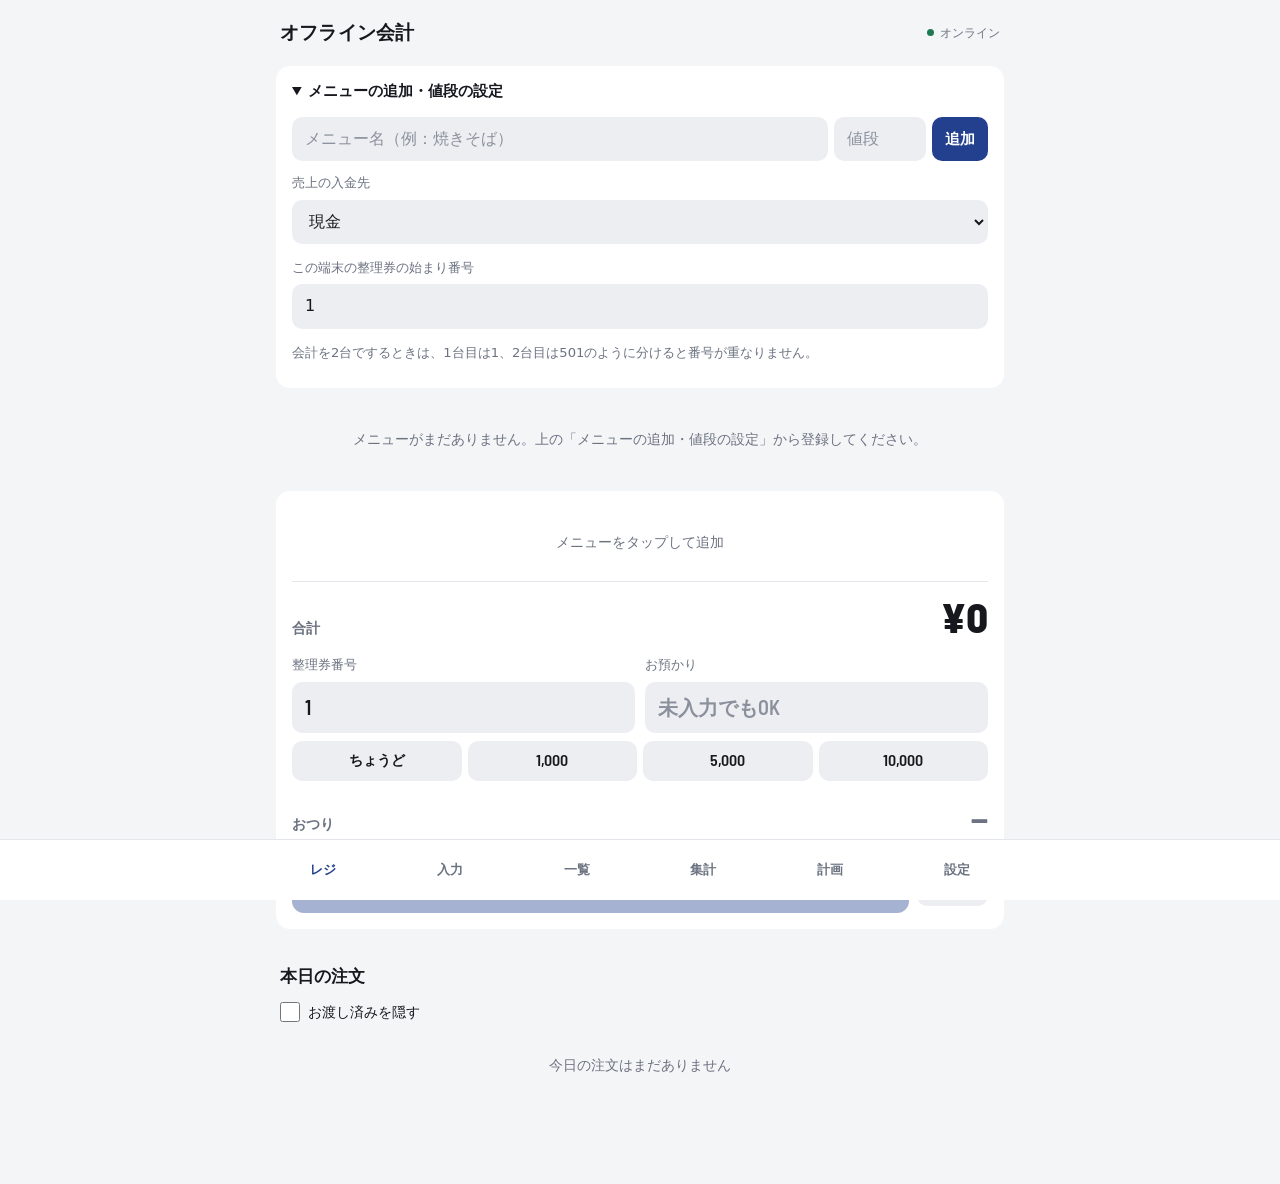
==== commit 645831b7: "デザインをシンプルに（白とグレー＋藍の1色、枠線を減らす、整理券を藍の券に） Co-Authored-By: Claude Opus 5.5 <noreply@anthropic.com> Claud" ====
--- a/index.html
+++ b/index.html
@@ -4,7 +4,8 @@
 <meta charset="utf-8">
 <meta name="viewport" content="width=device-width, initial-scale=1">
 <title>オフライン会計</title>
-<meta name="theme-color" content="#1D3160">
+<meta name="theme-color" content="#F4F5F7" media="(prefers-color-scheme: light)">
+<meta name="theme-color" content="#0E1015" media="(prefers-color-scheme: dark)">
 <link rel="manifest" href="manifest.webmanifest">
 <link rel="icon" href="icon.svg" type="image/svg+xml">
 <link rel="stylesheet" href="style.css">
--- a/style.css
+++ b/style.css
@@ -1,45 +1,40 @@
-/* オフライン会計 — 学園祭の屋台のためのデザイン
-   モチーフ：藍ののれん（ヘッダー）、木札の値札（メニュー）、紙の整理券（いちばん目立たせるもの）
-   数字は幅の狭い太めの書体で、値札や整理券の印字のように大きく読みやすく */
+/* オフライン会計 — シンプル
+   白とグレーを基本に、色は藍ひとつだけ。線は減らし、背景の濃淡と余白で区切る。
+   いちばん目立たせるのは整理券（藍の券に白い番号）。数字は幅の狭い書体で大きく。 */
 
 @font-face { font-family: "Fuda"; src: url("fonts/barlow-sc-600.woff2") format("woff2"); font-weight: 600; font-display: swap; }
 @font-face { font-family: "Fuda"; src: url("fonts/barlow-sc-800.woff2") format("woff2"); font-weight: 800; font-display: swap; }
 
 :root {
-  --band: #1D3160;      /* 藍：のれん・主ボタン */
-  --on-band: #FFFFFF;
-  --accent: #1D3160;    /* 藍：文字のアクセント */
-  --bg: #EEF1F6;        /* 背景：青みの白 */
+  --accent: #23408E;    /* 藍：唯一の色 */
+  --on-accent: #FFFFFF;
+  --bg: #F4F5F7;
   --paper: #FFFFFF;
-  --sumi: #1B1D23;      /* 文字 */
-  --nezumi: #626A77;    /* 補足の文字 */
-  --line: #D3D9E4;
-  --soft: #E3E8F2;
-  --yamabuki: #F4B400;  /* 個数・目標・フォーカス */
-  --shu: #C4352B;       /* 整理券番号・注意 */
-  --wakatake: #1E7B4F;  /* 収入 */
-  --tr: #3D5BA9;        /* 振替 */
-  --ticket-paper: #FFF1C2;
-  --ticket-ink: #1B1D23;
-  --ticket-no: #C4352B;
+  --soft: #ECEEF2;      /* 入力欄・ボタンの面 */
+  --sumi: #16181D;
+  --nezumi: #6B7280;
+  --line: #E3E6EB;
+  --inc: #1F7A52;
+  --exp: #C2412D;
+  --tr: #23408E;
   --num: "Fuda", system-ui, -apple-system, "Hiragino Sans", "Noto Sans JP", sans-serif;
   --text: system-ui, -apple-system, "Hiragino Sans", "Hiragino Kaku Gothic ProN", "Noto Sans JP", "Yu Gothic UI", "Meiryo", sans-serif;
   --nav-h: 60px;
+  --r: 14px;
   color-scheme: light;
 }
 @media (prefers-color-scheme: dark) {
   :root {
-    --band: #22396F;
-    --accent: #A9BCEB;
-    --bg: #0F1320;
-    --paper: #182030;
-    --sumi: #E8ECF3;
-    --nezumi: #9AA3B2;
-    --line: #2C3549;
-    --soft: #1F2A44;
-    --shu: #F07A6E;
-    --wakatake: #6CC795;
-    --tr: #9DB2E8;
+    --accent: #3D5BB8;
+    --bg: #0E1015;
+    --paper: #171A21;
+    --soft: #222631;
+    --sumi: #ECEEF2;
+    --nezumi: #9AA1AE;
+    --line: #262B35;
+    --inc: #6CC795;
+    --exp: #F08A78;
+    --tr: #9DB0EE;
     color-scheme: dark;
   }
 }
@@ -54,26 +49,22 @@
   padding-bottom: calc(var(--nav-h) + 24px + env(safe-area-inset-bottom));
 }
 
-/* ---------- のれん（ヘッダー） ---------- */
+/* ---------- ヘッダー ---------- */
 header {
-  position: relative; background: var(--band); color: var(--on-band);
   display: flex; align-items: center; justify-content: space-between; gap: 8px;
-  padding: calc(12px + env(safe-area-inset-top)) 16px 12px;
-  margin-bottom: 18px;
-}
-/* のれんの切れ目 */
-header::after {
-  content: ""; position: absolute; left: 0; right: 0; bottom: -10px; height: 10px;
-  background: repeating-linear-gradient(90deg, var(--band) 0 calc(25% - 3px), transparent calc(25% - 3px) 25%);
-}
-h1 { font-size: 1.05rem; margin: 0; letter-spacing: .06em; font-weight: 700; }
-.badges { display: flex; gap: 6px; flex-wrap: wrap; justify-content: flex-end; }
-.badge { font-size: .75rem; line-height: 1; padding: 6px 10px; border-radius: 999px; border: 1px solid rgba(255, 255, 255, .45); color: var(--on-band); white-space: nowrap; }
-.badge.off { background: var(--yamabuki); border-color: var(--yamabuki); color: #1B1D23; font-weight: 700; }
-.badge.warn { background: #C4352B; border-color: #C4352B; color: #fff; font-weight: 700; }
-.badge.ok { border-color: rgba(255, 255, 255, .45); }
-
-/* ---------- 下のタブ（親指で押せる位置） ---------- */
+  padding: calc(18px + env(safe-area-inset-top)) 20px 6px;
+}
+h1 { font-size: 1.2rem; margin: 0; font-weight: 800; letter-spacing: .01em; }
+.badges { display: flex; gap: 12px; flex-wrap: wrap; justify-content: flex-end; }
+.badge { display: inline-flex; align-items: center; gap: 6px; font-size: .78rem; color: var(--nezumi); white-space: nowrap; }
+.badge::before { content: ""; width: 7px; height: 7px; border-radius: 50%; background: var(--inc); }
+.badge.off { color: var(--sumi); font-weight: 700; }
+.badge.off::before { background: #D99A0B; }
+.badge.warn { color: var(--exp); font-weight: 700; }
+.badge.warn::before { background: var(--exp); }
+.badge.ok::before { background: var(--inc); }
+
+/* ---------- 下のタブ ---------- */
 nav#tabs {
   position: fixed; left: 0; right: 0; bottom: 0; z-index: 20;
   display: flex; background: var(--paper); border-top: 1px solid var(--line);
@@ -81,207 +72,201 @@
 }
 nav#tabs button {
   flex: 1; height: var(--nav-h); border: 0; border-radius: 0; background: none; padding: 0;
-  color: var(--nezumi); font-size: .82rem; font-weight: 700; position: relative;
-}
-nav#tabs button.active { color: var(--accent); }
-nav#tabs button.active::before {
-  content: ""; position: absolute; top: 0; left: 22%; right: 22%; height: 3px; background: var(--accent); border-radius: 0 0 3px 3px;
-}
+  color: var(--nezumi); font-size: .82rem; font-weight: 600;
+}
+nav#tabs button.active { color: var(--accent); font-weight: 800; }
+@media (prefers-color-scheme: dark) { nav#tabs button.active { color: var(--sumi); } }
 
 main { padding: 0 16px; }
 .tab { display: none; }
 .tab.active { display: block; }
-h2 { font-size: 1rem; font-weight: 700; margin: 30px 0 10px; display: flex; flex-wrap: wrap; align-items: baseline; gap: 4px 10px; }
-h3 { font-size: .85rem; font-weight: 700; margin: 4px 0 8px; color: var(--nezumi); }
-.card { background: var(--paper); border: 1px solid var(--line); border-radius: 10px; padding: 14px; margin-top: 12px; }
-.tab > .card:first-child, .tab > details:first-child { margin-top: 6px; }
+h2 { font-size: 1.05rem; font-weight: 800; margin: 34px 4px 12px; display: flex; flex-wrap: wrap; align-items: baseline; gap: 4px 12px; }
+h3 { font-size: .82rem; font-weight: 700; margin: 2px 0 10px; color: var(--nezumi); }
+.card { background: var(--paper); border-radius: var(--r); padding: 16px; margin-top: 12px; }
+.tab > .card:first-child, .tab > details:first-child { margin-top: 12px; }
 
 /* ---------- 入力部品 ---------- */
-label { display: block; font-size: .85rem; color: var(--nezumi); margin-bottom: 12px; }
+label { display: block; font-size: .82rem; color: var(--nezumi); margin-bottom: 14px; }
 input, select, button, .btn {
-  font: inherit; font-size: 16px; color: var(--sumi); background: var(--paper);
-  border: 1px solid var(--line); border-radius: 6px; padding: 9px 11px; min-height: 44px;
-}
-input::placeholder { color: var(--nezumi); opacity: .7; }
-label > input, label > select { display: block; width: 100%; min-width: 0; max-width: 100%; margin-top: 4px; }
+  font: inherit; font-size: 16px; color: var(--sumi); background: var(--soft);
+  border: 1px solid transparent; border-radius: 10px; padding: 9px 12px; min-height: 44px;
+}
+input::placeholder { color: var(--nezumi); opacity: .75; }
+label > input, label > select { display: block; width: 100%; min-width: 0; max-width: 100%; margin-top: 6px; }
 button, .menu-btn, nav#tabs button { -webkit-tap-highlight-color: transparent; }
 button, .btn { cursor: pointer; display: inline-flex; align-items: center; justify-content: center; font-size: .92rem; font-weight: 600; margin: 0; }
-button:disabled { opacity: .45; cursor: not-allowed; }
-:focus-visible { outline: 3px solid var(--yamabuki); outline-offset: 1px; }
-input:focus, select:focus { outline: 3px solid var(--yamabuki); outline-offset: 0; border-color: transparent; }
-button.primary { background: var(--band); color: var(--on-band); border-color: var(--band); }
-button.danger { color: var(--shu); border-color: var(--shu); background: transparent; }
-button.big { flex: 1; min-height: 58px; font-size: 1.15rem; font-weight: 700; letter-spacing: .04em; }
+button:disabled { opacity: .4; cursor: not-allowed; }
+:focus-visible { outline: 2px solid var(--accent); outline-offset: 2px; }
+input:focus, select:focus { outline: 2px solid var(--accent); outline-offset: 0; background: var(--paper); }
+button.primary { background: var(--accent); color: var(--on-accent); }
+button.danger { color: var(--exp); background: transparent; border-color: var(--exp); }
+button.big { flex: 1; min-height: 58px; font-size: 1.1rem; font-weight: 700; border-radius: 12px; }
 button.link { border: 0; background: none; min-height: 0; padding: 6px 0; color: var(--accent); font-size: .85rem; text-decoration: underline; text-underline-offset: 3px; }
+@media (prefers-color-scheme: dark) { button.link, a { color: var(--tr); } }
 .row { display: flex; gap: 8px; align-items: center; }
 .row > input { flex: 1; min-width: 0; }
 .row.wrap { flex-wrap: wrap; }
-.danger-zone { margin-top: 18px; padding-top: 14px; border-top: 1px dashed var(--line); }
-label.inline { display: inline-flex; align-items: center; gap: 8px; margin: 2px 0 0; color: var(--sumi); font-size: .9rem; }
-label.inline > input { display: inline; width: 20px; height: 20px; min-height: 0; margin: 0; accent-color: var(--band); }
-
-.seg { display: flex; background: var(--soft); border-radius: 8px; padding: 3px; margin-bottom: 14px; }
+.danger-zone { margin-top: 20px; padding-top: 16px; border-top: 1px solid var(--line); }
+label.inline { display: inline-flex; align-items: center; gap: 8px; margin: 0 4px; color: var(--sumi); font-size: .9rem; }
+label.inline > input { display: inline; width: 20px; height: 20px; min-height: 0; margin: 0; accent-color: var(--accent); }
+
+.seg { display: flex; background: var(--soft); border-radius: 12px; padding: 4px; margin-bottom: 16px; }
 .seg label { flex: 1; margin: 0; text-align: center; }
 .seg input { display: none; }
-.seg span { display: block; padding: 8px 0; font-weight: 700; color: var(--nezumi); border-radius: 6px; }
-.seg input:checked + span { background: var(--band); color: var(--on-band); }
+.seg span { display: block; padding: 8px 0; font-weight: 600; color: var(--nezumi); border-radius: 9px; font-size: .95rem; }
+.seg input:checked + span { background: var(--paper); color: var(--sumi); font-weight: 800; box-shadow: 0 1px 2px rgba(0, 0, 0, .08); }
 #entryForm.transfer .for-normal { display: none; }
 #entryForm:not(.transfer) .for-transfer { display: none; }
 
-.filters { display: grid; grid-template-columns: repeat(auto-fit, minmax(150px, 1fr)); gap: 8px; }
+.filters { display: grid; grid-template-columns: repeat(auto-fit, minmax(150px, 1fr)); gap: 10px; }
 .filters label { margin: 0; }
 
 /* ---------- 文字と数字 ---------- */
 .muted { color: var(--nezumi); font-size: .875rem; }
 .small { font-size: .82rem; }
 .num, .amt, .lsub, .lunit, .mprice, .mcount, td, th, .stat .num { font-family: var(--num); font-variant-numeric: tabular-nums; }
-.inc { color: var(--wakatake); }
-.exp { color: var(--shu); }
+.inc { color: var(--inc); }
+.exp { color: var(--exp); }
 .tr { color: var(--tr); }
-.warn-text { color: var(--shu); }
-.empty { color: var(--nezumi); text-align: center; padding: 22px 0; font-size: .9rem; }
+.warn-text { color: var(--exp); }
+.empty { color: var(--nezumi); text-align: center; padding: 24px 0; font-size: .9rem; }
 a { color: var(--accent); }
 code { font-size: .8rem; background: var(--soft); padding: 1px 5px; border-radius: 4px; overflow-wrap: anywhere; }
 
 /* 取引の一覧 */
-.day { font-size: .82rem; color: var(--nezumi); margin: 18px 0 0; font-weight: 700; }
-.tx { display: grid; grid-template-columns: 1fr auto; gap: 2px 10px; padding: 10px 0; border-bottom: 1px solid var(--line); }
+.day { font-size: .8rem; color: var(--nezumi); margin: 22px 4px 0; font-weight: 700; }
+.tx { display: grid; grid-template-columns: 1fr auto; gap: 2px 10px; padding: 12px 0; border-bottom: 1px solid var(--line); }
 .tx:first-child { padding-top: 0; }
 .tx:last-child { border-bottom: 0; padding-bottom: 0; }
-.tx .title { font-weight: 600; }
+.tx .title { font-weight: 700; }
 .meta { font-size: .8rem; color: var(--nezumi); display: flex; flex-wrap: wrap; gap: 0 12px; }
-.tx .amt { text-align: right; font-weight: 600; font-size: 1.15rem; }
+.tx .amt { text-align: right; font-weight: 600; font-size: 1.2rem; }
 .tx .acts { grid-column: 2; display: flex; gap: 6px; justify-content: flex-end; }
-.tx .acts button { min-height: 32px; padding: 2px 10px; font-size: .78rem; font-weight: 600; }
+.tx .acts button { min-height: 32px; padding: 2px 12px; font-size: .78rem; }
 
 /* 集計 */
-.stats { display: grid; grid-template-columns: repeat(3, 1fr); gap: 0; margin-top: 12px; background: var(--paper); border: 1px solid var(--line); border-radius: 10px; }
-.stat { padding: 12px; border-left: 1px solid var(--line); min-width: 0; }
+.stats { display: grid; grid-template-columns: repeat(3, 1fr); margin-top: 12px; background: var(--paper); border-radius: var(--r); }
+.stat { padding: 14px; border-left: 1px solid var(--line); min-width: 0; }
 .stat:first-child { border-left: 0; }
-.stat .num { font-size: 1.35rem; font-weight: 800; overflow-wrap: anywhere; line-height: 1.2; }
-.bar-row { display: grid; grid-template-columns: 7em 1fr auto; gap: 10px; align-items: center; padding: 5px 0; font-size: .875rem; }
+.stat .num { font-size: 1.4rem; font-weight: 800; overflow-wrap: anywhere; line-height: 1.2; }
+.bar-row { display: grid; grid-template-columns: 7em 1fr auto; gap: 10px; align-items: center; padding: 6px 0; font-size: .875rem; }
 .bar-row .name { overflow: hidden; text-overflow: ellipsis; white-space: nowrap; }
-.bar { height: 8px; border-radius: 4px; background: var(--soft); overflow: hidden; }
-.bar > i { display: block; height: 100%; }
-.bar.exp > i { background: var(--shu); }
-.bar.inc > i { background: var(--wakatake); }
+.bar { height: 6px; border-radius: 3px; background: var(--soft); overflow: hidden; }
+.bar > i { display: block; height: 100%; border-radius: 3px; }
+.bar.exp > i { background: var(--exp); }
+.bar.inc > i { background: var(--inc); }
 table { width: 100%; border-collapse: collapse; font-size: .95rem; }
-th, td { padding: 8px 4px; border-bottom: 1px solid var(--line); text-align: right; }
-th { font-size: .8rem; color: var(--nezumi); font-weight: 600; font-family: var(--text); }
-tfoot th, tfoot td { color: var(--sumi); font-weight: 800; border-bottom: 0; border-top: 2px solid var(--sumi); font-size: .95rem; font-family: var(--num); }
+th, td { padding: 9px 4px; border-bottom: 1px solid var(--line); text-align: right; }
+th { font-size: .78rem; color: var(--nezumi); font-weight: 600; font-family: var(--text); }
+tfoot th, tfoot td { color: var(--sumi); font-weight: 800; border-bottom: 0; font-size: .95rem; font-family: var(--num); }
 th:first-child, td:first-child { text-align: left; font-family: var(--text); }
 tbody td:first-child { font-size: .9rem; }
 
 /* 設定 */
 .chips { display: flex; flex-wrap: wrap; gap: 6px; }
-.chip { display: inline-flex; align-items: center; gap: 2px; padding: 3px 4px 3px 12px; border: 1px solid var(--line); border-radius: 999px; font-size: .85rem; background: var(--paper); }
+.chip { display: inline-flex; align-items: center; gap: 2px; padding: 3px 4px 3px 12px; border-radius: 999px; font-size: .85rem; background: var(--soft); }
 .chip button { border: 0; min-height: 28px; padding: 0 8px; background: transparent; color: var(--nezumi); }
-.acc-row, .cost-row { display: grid; grid-template-columns: 1fr auto auto; gap: 8px; align-items: center; padding: 8px 0; border-bottom: 1px solid var(--line); }
-.acc-row button, .cost-row button { min-height: 32px; padding: 2px 10px; font-size: .78rem; }
-#accountForm, #catForm { margin-top: 12px; }
+.acc-row, .cost-row { display: grid; grid-template-columns: 1fr auto auto; gap: 8px; align-items: center; padding: 10px 0; border-bottom: 1px solid var(--line); }
+.acc-row button, .cost-row button { min-height: 32px; padding: 2px 12px; font-size: .78rem; }
+#accountForm, #catForm { margin-top: 14px; }
 .sync-status { margin: 10px 0; font-size: .9rem; white-space: pre-line; }
 details { margin-top: 14px; }
-summary { cursor: pointer; font-size: .92rem; font-weight: 700; padding: 4px 0; }
+summary { cursor: pointer; font-size: .92rem; font-weight: 700; padding: 2px 0; }
 ol.small { padding-left: 1.3em; }
 ol.small li { margin-bottom: 4px; }
 
 #toast {
   position: fixed; left: 50%; bottom: calc(var(--nav-h) + 16px + env(safe-area-inset-bottom)); transform: translateX(-50%);
-  background: var(--sumi); color: var(--bg); padding: 10px 18px; border-radius: 8px; font-size: .92rem; font-weight: 600;
+  background: var(--sumi); color: var(--bg); padding: 10px 18px; border-radius: 999px; font-size: .9rem; font-weight: 600;
   opacity: 0; transition: opacity .2s; pointer-events: none; max-width: calc(100% - 32px); z-index: 30;
 }
 #toast.show { opacity: 1; }
 
 /* ---------- レジ ---------- */
-#menuEdit { padding: 10px 14px; }
-#menuEdit[open] summary { margin-bottom: 10px; }
+#menuEdit { padding: 12px 16px; }
+#menuEdit[open] summary { margin-bottom: 12px; }
 .menu-grid { display: grid; grid-template-columns: repeat(auto-fill, minmax(140px, 1fr)); gap: 10px; margin-top: 16px; }
 .menu-grid .empty { grid-column: 1 / -1; }
-/* 木札の値札 */
 .menu-btn {
-  position: relative; min-height: 88px; display: flex; flex-direction: column; align-items: flex-start; justify-content: space-between;
-  text-align: left; padding: 10px 12px 8px; border-radius: 8px;
-  background: var(--paper); border: 1px solid var(--line); border-bottom: 4px solid var(--band);
-  touch-action: manipulation; user-select: none; -webkit-user-select: none;
-}
-@media (prefers-color-scheme: dark) { .menu-btn { border-bottom-color: var(--accent); } }
-.menu-btn:active:not(:disabled) { transform: translateY(2px); border-bottom-width: 2px; margin-bottom: 2px; }
-.menu-btn:disabled { opacity: 1; border-bottom-color: var(--line); background: var(--soft); }
+  position: relative; min-height: 96px; display: flex; flex-direction: column; align-items: flex-start; justify-content: space-between;
+  text-align: left; padding: 14px 14px 12px; border: 0; border-radius: var(--r); background: var(--paper);
+  touch-action: manipulation; user-select: none; -webkit-user-select: none; transition: transform .08s;
+}
+.menu-btn:active:not(:disabled) { transform: scale(.97); }
+.menu-btn:disabled { opacity: 1; background: transparent; outline: 1px dashed var(--line); outline-offset: -1px; }
 .menu-btn:disabled .mname { color: var(--nezumi); }
 .menu-btn .mname { font-size: 1rem; font-weight: 700; overflow-wrap: anywhere; line-height: 1.3; }
-.menu-btn .mprice { font-size: 1.5rem; font-weight: 600; line-height: 1; color: var(--sumi); }
-.menu-btn:disabled .mprice { font-family: var(--text); font-size: .85rem; font-weight: 700; color: var(--shu); }
+.menu-btn .mprice { font-size: 1.6rem; font-weight: 600; line-height: 1; color: var(--sumi); }
+.menu-btn:disabled .mprice { font-family: var(--text); font-size: .82rem; font-weight: 600; color: var(--nezumi); }
 .menu-btn .mcount {
-  position: absolute; top: -8px; right: -6px; min-width: 30px; height: 30px; padding: 0 8px; border-radius: 15px;
-  background: var(--yamabuki); color: #1B1D23; font-size: 1.1rem; font-weight: 800; line-height: 30px; text-align: center;
-}
-
-/* 伝票 */
-.cart { margin-top: 18px; border-top: 4px solid var(--band); border-radius: 4px 4px 10px 10px; }
-@media (prefers-color-scheme: dark) { .cart { border-top-color: var(--accent); } }
-.cart-line { display: grid; grid-template-columns: 1fr auto; gap: 6px 10px; align-items: center; padding: 10px 0; border-bottom: 1px dashed var(--line); }
+  position: absolute; top: 10px; right: 10px; min-width: 28px; height: 28px; padding: 0 8px; border-radius: 14px;
+  background: var(--accent); color: var(--on-accent); font-size: 1.05rem; font-weight: 800; line-height: 28px; text-align: center;
+}
+
+.cart { margin-top: 16px; }
+.cart-line { display: grid; grid-template-columns: 1fr auto; gap: 8px 10px; align-items: center; padding: 12px 0; border-bottom: 1px solid var(--line); }
 .cart-line:first-child { padding-top: 0; }
 .cart-line:last-child { border-bottom: 0; }
 .cart-line .lname { font-weight: 700; overflow-wrap: anywhere; }
 .cart-line .lunit { font-size: .85rem; color: var(--nezumi); }
-.cart-line .lsub { text-align: right; font-weight: 600; font-size: 1.25rem; }
+.cart-line .lsub { text-align: right; font-weight: 600; font-size: 1.3rem; }
 .stepper { display: flex; align-items: center; gap: 6px; grid-column: 1 / -1; }
-.stepper button { width: 46px; height: 46px; padding: 0; font-size: 1.4rem; font-weight: 500; touch-action: manipulation; }
+.stepper button { width: 46px; height: 46px; padding: 0; font-size: 1.35rem; font-weight: 500; border-radius: 50%; touch-action: manipulation; }
 .stepper input { width: 64px; height: 46px; text-align: center; font-size: 1.3rem; font-family: var(--num); font-weight: 600; padding: 4px; }
-.stepper .rm { width: auto; padding: 0 12px; font-size: .82rem; color: var(--nezumi); margin-left: auto; }
-.cart-total { display: flex; justify-content: space-between; align-items: baseline; padding: 12px 0 4px; margin-top: 4px; border-top: 2px solid var(--sumi); }
-.cart-total span:first-child { font-weight: 700; }
-#cartTotal { font-size: 2.4rem; font-weight: 800; line-height: 1; }
-.pos-fields { display: grid; grid-template-columns: minmax(0, 1fr) minmax(0, 1fr); gap: 10px; margin-top: 10px; }
+.stepper .rm { width: auto; border-radius: 10px; padding: 0 12px; font-size: .8rem; color: var(--nezumi); margin-left: auto; background: none; }
+.cart-total { display: flex; justify-content: space-between; align-items: baseline; padding: 14px 0 4px; margin-top: 4px; border-top: 1px solid var(--line); }
+.cart-total span:first-child { font-weight: 700; color: var(--nezumi); font-size: .9rem; }
+#cartTotal { font-size: 2.6rem; font-weight: 800; line-height: 1; }
+.pos-fields { display: grid; grid-template-columns: minmax(0, 1fr) minmax(0, 1fr); gap: 10px; margin-top: 12px; }
 .pos-fields label { margin-bottom: 8px; }
 #ticketNo, #paid { font-family: var(--num); font-size: 1.25rem; font-weight: 600; }
 .quick { gap: 6px; }
 .quick button { flex: 1; min-height: 40px; padding: 4px 0; font-family: var(--num); font-size: 1rem; }
-.quick button[data-paid="exact"] { font-family: var(--text); font-size: .88rem; }
-.change { display: flex; align-items: baseline; justify-content: space-between; margin: 14px 0; font-weight: 700; }
-#change { font-family: var(--num); font-size: 1.6rem; font-weight: 800; }
-
-/* 整理券（いちばん目立たせるもの）：切り込みの入った紙の券 */
-.done { margin-top: 18px; }
-.ticket-stub { filter: drop-shadow(0 1px 0 rgba(0, 0, 0, .12)); color: var(--ticket-ink); }
-.ticket-stub .stub-top, .ticket-stub .stub-bottom { background: var(--ticket-paper); padding: 16px 20px; }
+.quick button[data-paid="exact"] { font-family: var(--text); font-size: .85rem; }
+.change { display: flex; align-items: baseline; justify-content: space-between; margin: 16px 0; font-weight: 700; color: var(--nezumi); font-size: .9rem; }
+#change { font-family: var(--num); font-size: 1.7rem; font-weight: 800; }
+
+/* 整理券（いちばん目立たせるもの） */
+.done { margin-top: 16px; }
+.ticket-stub { color: var(--on-accent); }
+.ticket-stub .stub-top, .ticket-stub .stub-bottom { background: var(--accent); padding: 18px 22px; }
 .ticket-stub .stub-top {
-  border-radius: 8px 8px 0 0; text-align: center; padding-bottom: 12px;
+  border-radius: var(--r) var(--r) 0 0; text-align: center; padding-bottom: 14px;
   -webkit-mask: radial-gradient(circle 11px at 0 100%, #0000 97%, #000) left / 51% 100% no-repeat, radial-gradient(circle 11px at 100% 100%, #0000 97%, #000) right / 51% 100% no-repeat;
   mask: radial-gradient(circle 11px at 0 100%, #0000 97%, #000) left / 51% 100% no-repeat, radial-gradient(circle 11px at 100% 100%, #0000 97%, #000) right / 51% 100% no-repeat;
 }
 .ticket-stub .stub-bottom {
-  border-radius: 0 0 8px 8px; border-top: 2px dashed rgba(27, 29, 35, .35);
+  border-radius: 0 0 var(--r) var(--r); border-top: 1.5px dashed rgba(255, 255, 255, .45);
   -webkit-mask: radial-gradient(circle 11px at 0 0, #0000 97%, #000) left / 51% 100% no-repeat, radial-gradient(circle 11px at 100% 0, #0000 97%, #000) right / 51% 100% no-repeat;
   mask: radial-gradient(circle 11px at 0 0, #0000 97%, #000) left / 51% 100% no-repeat, radial-gradient(circle 11px at 100% 0, #0000 97%, #000) right / 51% 100% no-repeat;
 }
-.stub-label { font-size: .85rem; font-weight: 700; letter-spacing: .3em; }
-.stub-no { font-family: var(--num); font-weight: 800; font-size: 5.5rem; line-height: .95; color: var(--ticket-no); margin: 4px 0 2px; }
-.stub-no.none { font-family: var(--text); font-size: 1.6rem; line-height: 1.6; }
+.stub-label { font-size: .8rem; font-weight: 600; letter-spacing: .25em; opacity: .8; }
+.stub-no { font-family: var(--num); font-weight: 800; font-size: 6rem; line-height: .95; margin: 6px 0 0; }
+.stub-no.none { font-family: var(--text); font-size: 1.5rem; line-height: 1.8; }
 .stub-items { font-weight: 600; overflow-wrap: anywhere; }
-.stub-sum { display: flex; flex-wrap: wrap; justify-content: space-between; gap: 4px 16px; margin-top: 8px; font-size: .9rem; }
-.stub-sum b { font-family: var(--num); font-size: 1.5rem; font-weight: 800; margin-left: 4px; }
-.done:not([hidden]) .ticket-stub { animation: issue .35s ease-out; }
-@keyframes issue { from { transform: translateY(-10px); opacity: 0; } to { transform: none; opacity: 1; } }
-@media (prefers-reduced-motion: reduce) { .done:not([hidden]) .ticket-stub { animation: none; } .menu-btn:active:not(:disabled) { transform: none; } }
+.stub-sum { display: flex; flex-wrap: wrap; justify-content: space-between; gap: 4px 16px; margin-top: 8px; font-size: .85rem; opacity: .95; }
+.stub-sum b { font-family: var(--num); font-size: 1.45rem; font-weight: 800; margin-left: 6px; }
+.done:not([hidden]) .ticket-stub { animation: issue .3s ease-out; }
+@keyframes issue { from { transform: translateY(-8px); opacity: 0; } to { transform: none; opacity: 1; } }
+@media (prefers-reduced-motion: reduce) { .done:not([hidden]) .ticket-stub { animation: none; } .menu-btn { transition: none; } .menu-btn:active:not(:disabled) { transform: none; } }
 
 /* 本日の注文 */
-#todayStats { font-size: .82rem; font-weight: 600; color: var(--nezumi); display: inline-flex; flex-wrap: wrap; gap: 0 10px; }
-#todayStats b { color: var(--sumi); }
-.order { display: grid; grid-template-columns: 64px 1fr auto; gap: 12px; align-items: center; padding: 12px 0; border-bottom: 1px solid var(--line); }
+#todayStats { font-size: .8rem; font-weight: 600; color: var(--nezumi); display: inline-flex; flex-wrap: wrap; gap: 0 12px; }
+#todayStats b { color: var(--sumi); font-family: var(--num); font-size: .95rem; }
+.order { display: grid; grid-template-columns: 62px 1fr auto; gap: 14px; align-items: center; padding: 12px 0; border-bottom: 1px solid var(--line); }
 .order:first-child { padding-top: 0; }
 .order:last-child { border-bottom: 0; padding-bottom: 0; }
 .order .ticket {
-  background: var(--ticket-paper); color: var(--ticket-no); text-align: center; padding: 8px 0;
-  font-family: var(--num); font-size: 1.7rem; font-weight: 800; line-height: 1; border-radius: 4px;
-  -webkit-mask: radial-gradient(circle 6px at 0 50%, #0000 96%, #000) left / 51% 100% no-repeat, radial-gradient(circle 6px at 100% 50%, #0000 96%, #000) right / 51% 100% no-repeat;
-  mask: radial-gradient(circle 6px at 0 50%, #0000 96%, #000) left / 51% 100% no-repeat, radial-gradient(circle 6px at 100% 50%, #0000 96%, #000) right / 51% 100% no-repeat;
-}
-.order .ticket.none { font-family: var(--text); font-size: .75rem; font-weight: 700; padding: 13px 0; color: var(--ticket-ink); }
+  background: var(--accent); color: var(--on-accent); text-align: center; padding: 9px 0;
+  font-family: var(--num); font-size: 1.65rem; font-weight: 800; line-height: 1; border-radius: 8px;
+  -webkit-mask: radial-gradient(circle 5px at 0 50%, #0000 96%, #000) left / 51% 100% no-repeat, radial-gradient(circle 5px at 100% 50%, #0000 96%, #000) right / 51% 100% no-repeat;
+  mask: radial-gradient(circle 5px at 0 50%, #0000 96%, #000) left / 51% 100% no-repeat, radial-gradient(circle 5px at 100% 50%, #0000 96%, #000) right / 51% 100% no-repeat;
+}
+.order .ticket.none { font-family: var(--text); font-size: .72rem; font-weight: 700; padding: 13px 0; }
 .order .oitems { overflow-wrap: anywhere; font-weight: 600; }
 .order .oitems .meta { font-weight: 400; margin-top: 2px; }
 .order .oacts { display: flex; flex-direction: column; gap: 6px; }
-.order .oacts button { min-height: 38px; padding: 4px 14px; font-size: .85rem; }
+.order .oacts button { min-height: 36px; padding: 4px 14px; font-size: .85rem; }
 .order.served .ticket { background: var(--soft); color: var(--nezumi); }
 .order.served .oitems { color: var(--nezumi); }
 
@@ -293,29 +278,29 @@
 .menu-add input { min-width: 0; }
 
 /* ---------- 計画 ---------- */
-.goal-inputs { display: grid; grid-template-columns: 1fr auto 1fr; gap: 8px; align-items: end; }
+.goal-inputs { display: grid; grid-template-columns: minmax(0, 1fr) auto minmax(0, 1fr); gap: 8px; align-items: end; }
 .goal-inputs label { margin-bottom: 0; }
 .goal-inputs input { font-family: var(--num); font-size: 1.2rem; font-weight: 600; }
-.goal-inputs .times { padding-bottom: 12px; color: var(--nezumi); font-size: 1.2rem; }
-.goal-head { display: flex; justify-content: space-between; align-items: baseline; flex-wrap: wrap; gap: 4px 12px; margin-top: 16px; }
-.goal-head .big { font-family: var(--num); font-size: 2.2rem; font-weight: 800; line-height: 1; }
+.goal-inputs .times { padding-bottom: 12px; color: var(--nezumi); }
+.goal-head { display: flex; justify-content: space-between; align-items: baseline; flex-wrap: wrap; gap: 4px 12px; margin-top: 20px; color: var(--nezumi); font-size: .85rem; font-weight: 600; }
+.goal-head .big { font-family: var(--num); font-size: 2.4rem; font-weight: 800; line-height: 1; margin-left: 6px; }
 .goal-head .muted { font-family: var(--num); font-size: 1rem; }
-.progress { height: 12px; border-radius: 6px; background: var(--soft); overflow: hidden; margin: 10px 0; }
-.progress > i { display: block; height: 100%; background: var(--yamabuki); border-radius: 6px; }
-.progress.small { height: 6px; margin: 8px 0 0; }
-.progress.small > i { background: var(--accent); }
-.goal-msg { font-weight: 700; margin: 8px 0; font-size: 1.05rem; }
-.chips.need { margin-top: 6px; }
-.chips.need .chip { padding: 4px 12px; }
-.chips.need b { font-family: var(--num); font-size: 1.15rem; margin: 0 2px; }
+.progress { height: 8px; border-radius: 4px; background: var(--soft); overflow: hidden; margin: 12px 0; }
+.progress > i { display: block; height: 100%; background: var(--accent); border-radius: 4px; }
+.progress.small { height: 4px; margin: 10px 0 0; }
+.goal-msg { font-weight: 800; margin: 10px 0; font-size: 1.05rem; }
+.chips.need { margin-top: 8px; }
+.chips.need .chip { padding: 5px 12px; }
+.chips.need b { font-family: var(--num); font-size: 1.15rem; margin: 0 3px; }
 .plan-item .pi-head { display: flex; justify-content: space-between; align-items: baseline; gap: 8px; }
 .plan-item .pi-head b { font-size: 1.05rem; overflow-wrap: anywhere; }
-.plan-item .pi-head .num { font-size: 1.3rem; font-weight: 600; }
-.plan-item .pi-inputs { display: grid; grid-template-columns: 1fr 1fr; gap: 10px; margin-top: 10px; }
+.plan-item .pi-head .num { font-size: 1.3rem; font-weight: 600; color: var(--nezumi); }
+.plan-item .pi-inputs { display: grid; grid-template-columns: minmax(0, 1fr) minmax(0, 1fr); gap: 10px; margin-top: 12px; }
 .plan-item .pi-inputs label { margin-bottom: 0; }
 .plan-item .pi-inputs input { font-family: var(--num); font-size: 1.2rem; font-weight: 600; }
-.plan-item .pi-stats { font-size: .88rem; margin-top: 8px; }
-.plan-item .pi-stats b { font-family: var(--num); font-size: 1.1rem; }
+.plan-item .pi-stats { font-size: .86rem; margin-top: 10px; color: var(--nezumi); }
+.plan-item .pi-stats b { font-family: var(--num); font-size: 1.1rem; color: var(--sumi); }
+.plan-item .pi-stats b.warn-text { color: var(--exp); }
 .plan-item .pi-stats .row2 { display: flex; flex-wrap: wrap; gap: 2px 16px; }
 .scroll-x { overflow-x: auto; }
 #planDaily th:first-child, #planDaily td:first-child { white-space: nowrap; }
@@ -324,5 +309,5 @@
   nav#tabs button { font-size: .78rem; }
   .menu-row { grid-template-columns: 1fr 76px auto; }
   .menu-row .del { grid-column: 3; }
-  .stat .num { font-size: 1.1rem; }
-}
+  .stat .num { font-size: 1.15rem; }
+}
